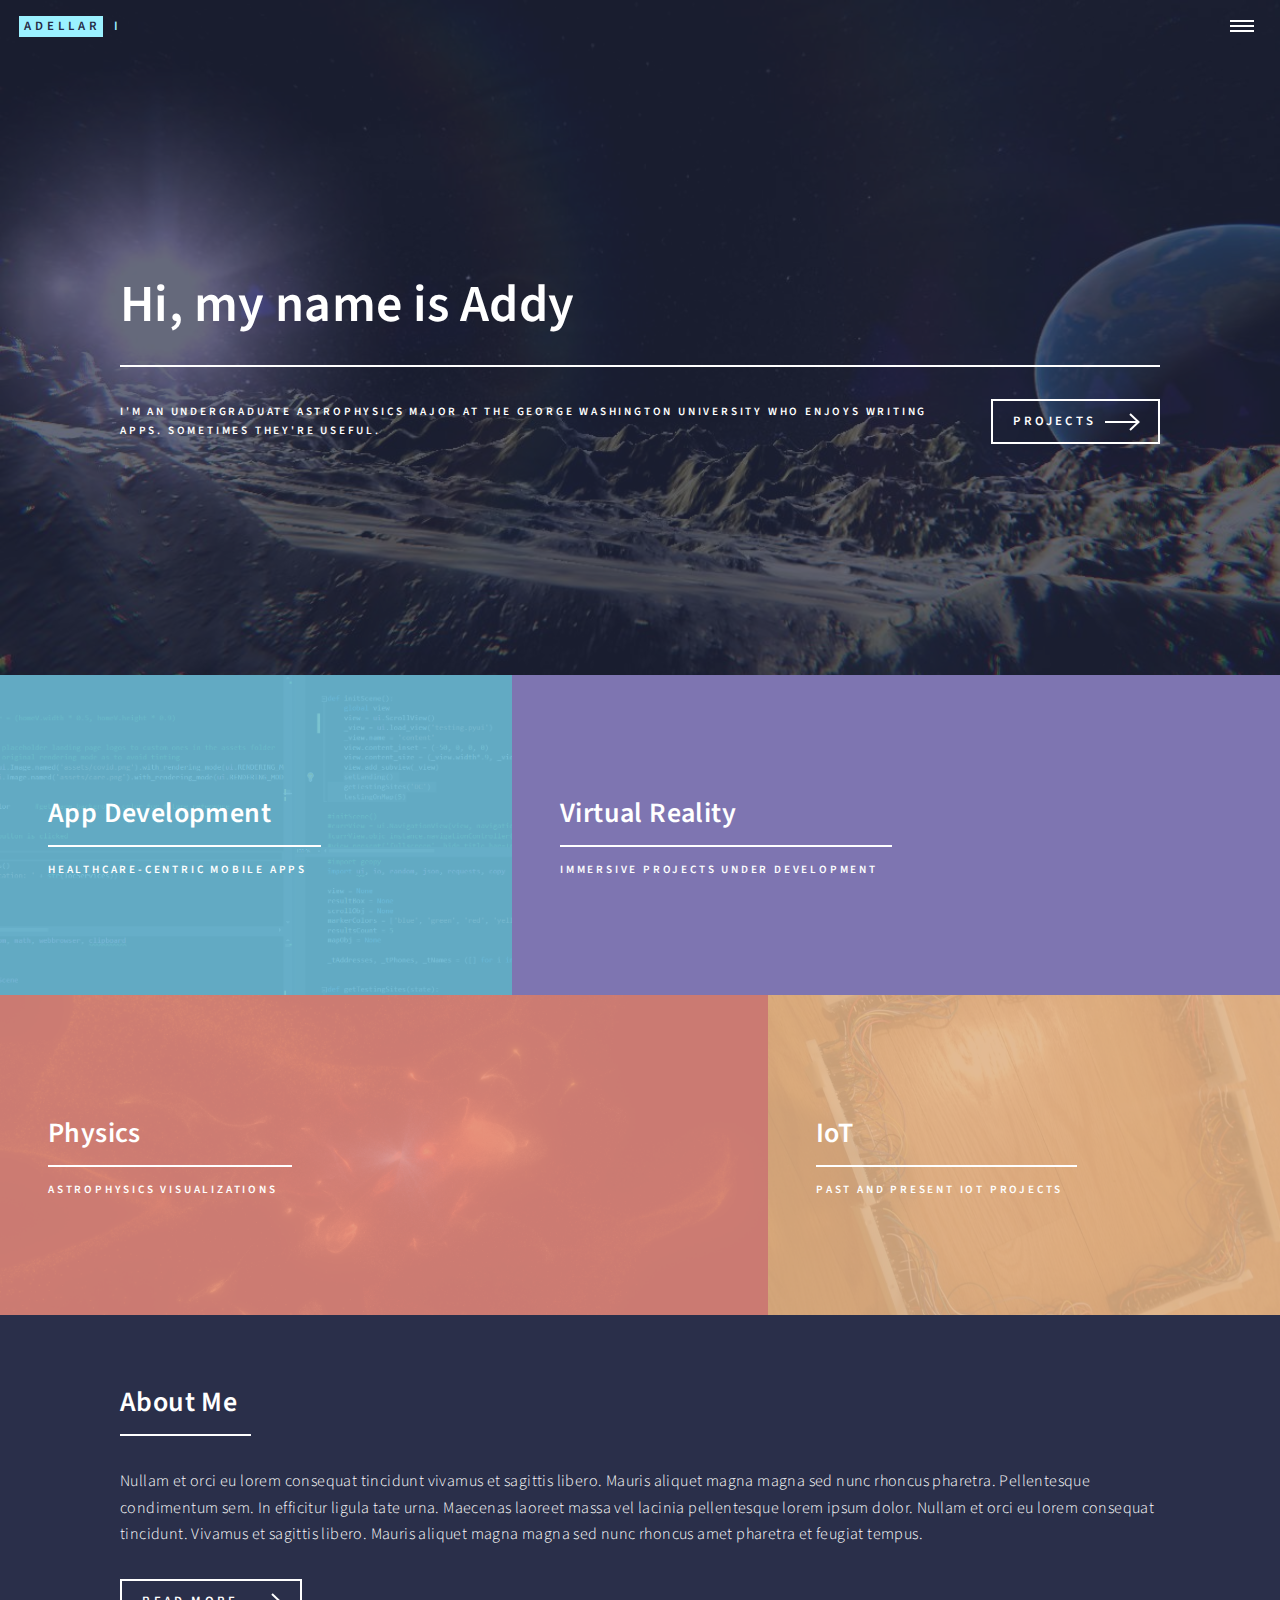
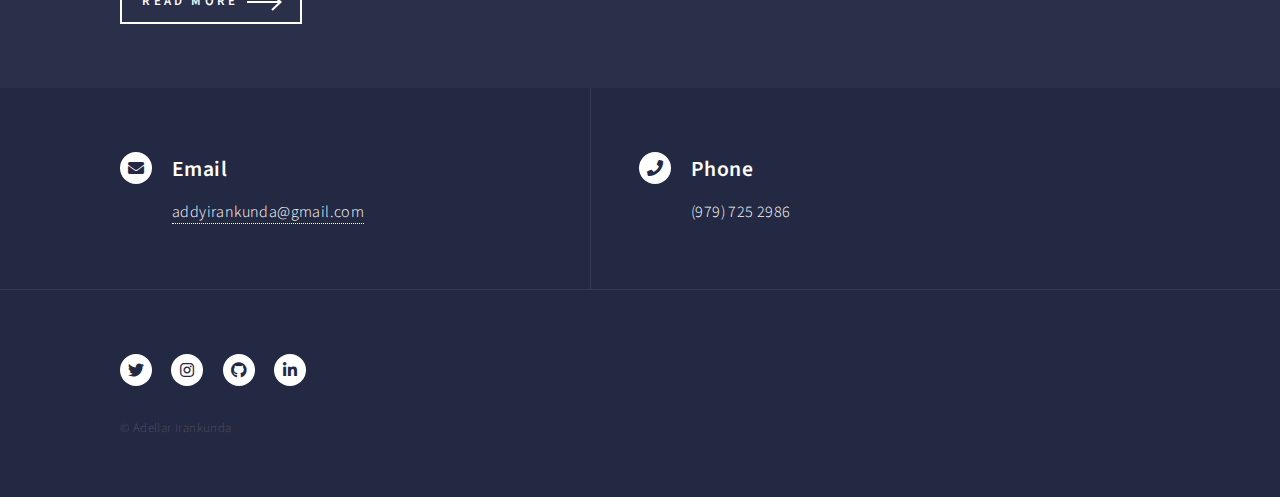
==== index.html @ a31a6d1e "inital commit" ====
<!DOCTYPE HTML>
<!--
	Forty by HTML5 UP
	html5up.net | @ajlkn
	Free for personal and commercial use under the CCA 3.0 license (html5up.net/license)
-->
<html>
	<head>
		<title>Adellar I.</title>
		<meta charset="utf-8" />
		<meta name="viewport" content="width=device-width, initial-scale=1, user-scalable=no" />
		<link rel="stylesheet" href="assets/css/main.css" />
		<noscript><link rel="stylesheet" href="assets/css/noscript.css" /></noscript>
	</head>
	<body class="is-preload">

		<!-- Wrapper -->
			<div id="wrapper">

				<!-- Header -->
					<header id="header" class="alt">
						<a href="index.html" class="logo"><strong>Adellar</strong> <span>I</span></a>
						<nav>
							<a href="#menu"></a>
						</nav>
					</header>

				<!-- Menu -->
					<nav id="menu">
						<ul class="links">
							<li><a href="index.html#one">VR</a></li>
							<li><a href="index.html#one">Pysics</a></li>
							<li><a href="index.html#one">Apps</a></li>
							<li><a href="index.html#one">About Me</a></li>
						</ul>
						<ul class="actions stacked">
							<li><a href="#" class="button primary fit">Home</a></li>
							<li><a href="index.html#one" class="button fit">Projects</a></li>
						</ul>
					</nav>

				<!-- Banner -->
					<section id="banner" class="major">
						<div class="inner">
              <span class="image">
								<img src="images/moonSurf.jpg" alt="" />
							</span>
							<header class="major">
								<h1>Hi, my name is Addy</h1>
							</header>
							<div class="content">
								<p>I'm an undergraduate Astrophysics major at The George Washington University who enjoys writing apps. Sometimes they're useful.</p>
								<ul class="actions">
									<li><a href="#one" class="button next scrolly">Projects</a></li>
								</ul>
							</div>
						</div>
					</section>

				<!-- Main -->
					<div id="main">

						<!-- One -->
							<section id="one" class="tiles">
								<article>
									<span class="image">
										<img src="images/code-fake.png" alt="" />
									</span>
									<header class="major">
										<h3><a href="apps.html" class="link">App Development</a></h3>
										<p>healthcare-centric mobile apps</p>
									</header>
								</article>
								<article>
									<span class="image">
										<img src="images/cardImg.png" alt="" />
									</span>
									<header class="major">
										<h3><a href="landing.html" class="link">Virtual Reality</a></h3>
										<p>Immersive projects under development</p>
									</header>
								</article>
								<article>
									<span class="image">
										<img src="images/nova4.png" alt="" />
									</span>
									<header class="major">
										<h3><a href="physics.html" class="link">Physics</a></h3>
										<p>Astrophysics visualizations</p>
									</header>
								</article>
								<article>
									<span class="image">
										<img src="images/board1.jpg" alt="" />
									</span>
									<header class="major">
										<h3><a href="iot.html" class="link">IoT</a></h3>
										<p>Past and present IoT projects</p>
									</header>
								</article>
                <!--
								<article>
									<span class="image">
										<img src="images/pic05.jpg" alt="" />
									</span>
									<header class="major">
										<h3><a href="landing.html" class="link">Machine Learning</a></h3>
										<p>Ipsum dolor sit amet</p>
									</header>
								</article>
								<article>
									<span class="image">
										<img src="images/pic06.jpg" alt="" />
									</span>
									<header class="major">
										<h3><a href="landing.html" class="link">Blockchain</a></h3>
										<p>Feugiat amet tempus</p>
									</header>
								</article>
                -->
							</section>

						<!-- Two -->
							<section id="two">
								<div class="inner">
									<header class="major">
										<h2>About Me</h2>
									</header>
									<p>Nullam et orci eu lorem consequat tincidunt vivamus et sagittis libero. Mauris aliquet magna magna sed nunc rhoncus pharetra. Pellentesque condimentum sem. In efficitur ligula tate urna. Maecenas laoreet massa vel lacinia pellentesque lorem ipsum dolor. Nullam et orci eu lorem consequat tincidunt. Vivamus et sagittis libero. Mauris aliquet magna magna sed nunc rhoncus amet pharetra et feugiat tempus.</p>
									<ul class="actions">
										<li><a href="portfolio.html" class="button next">Read More</a></li>
									</ul>
								</div>
							</section>

					</div>

				<!-- Contact -->
					<section id="contact">
            
						<div class="inner">
							
              
								<section>
									<div class="contact-method">
										<span class="icon solid alt fa-envelope"></span>
										<h3>Email</h3>
										<a href="#">addyirankunda@gmail.com</a>
									</div>
                  
								</section>
                <section>
                <div class="contact-method">
										<span class="icon solid alt fa-phone"></span>
										<h3>Phone</h3>
										<span>(979) 725 2986</span>
									</div>
                  </section>
                
						</div>
            
					</section>
          
				<!-- Footer -->
					<footer id="footer">
						<div class="inner">
							<ul class="icons">
								<li><a href="https://twitter.com/Addy_Add0s" class="icon brands alt fa-twitter"><span class="label">Twitter</span></a></li>
								<li><a href="https://www.instagram.com/adellar.i/?hl=en" class="icon brands alt fa-instagram"><span class="label">Instagram</span></a></li>
								<li><a href="https://github.com/adellari" class="icon brands alt fa-github"><span class="label">GitHub</span></a></li>
								<li><a href="https://www.linkedin.com/in/adellar-i-71b951135/" class="icon brands alt fa-linkedin-in"><span class="label">LinkedIn</span></a></li>
							</ul>
							<ul class="copyright">
								<li>&copy; Adellar Irankunda</li>
							</ul>
						</div>
					</footer>

			</div>

		<!-- Scripts -->
			<script src="assets/js/jquery.min.js"></script>
			<script src="assets/js/jquery.scrolly.min.js"></script>
			<script src="assets/js/jquery.scrollex.min.js"></script>
			<script src="assets/js/browser.min.js"></script>
			<script src="assets/js/breakpoints.min.js"></script>
			<script src="assets/js/util.js"></script>
			<script src="assets/js/main.js"></script>

	</body>
</html>
---- assets/css/main.css ----
@import url(fontawesome-all.min.css);
@import url("https://fonts.googleapis.com/css?family=Source+Sans+Pro:300,300italic,600,600italic");

/*
	Forty by HTML5 UP
	html5up.net | @ajlkn
	Free for personal and commercial use under the CCA 3.0 license (html5up.net/license)
*/

html, body, div, span, applet, object,
iframe, h1, h2, h3, h4, h5, h6, p, blockquote,
pre, a, abbr, acronym, address, big, cite,
code, del, dfn, em, img, ins, kbd, q, s, samp,
small, strike, strong, sub, sup, tt, var, b,
u, i, center, dl, dt, dd, ol, ul, li, fieldset,
form, label, legend, table, caption, tbody,
tfoot, thead, tr, th, td, article, aside,
canvas, details, embed, figure, figcaption,
footer, header, hgroup, menu, nav, output, ruby,
section, summary, time, mark, audio, video {
	margin: 0;
	padding: 0;
	border: 0;
	font-size: 100%;
	font: inherit;
	vertical-align: baseline;}

article, aside, details, figcaption, figure,
footer, header, hgroup, menu, nav, section {
	display: block;}

body {
	line-height: 1;
}

ol, ul {
	list-style: none;
}

blockquote, q {
	quotes: none;
}

	blockquote:before, blockquote:after, q:before, q:after {
		content: '';
		content: none;
	}

table {
	border-collapse: collapse;
	border-spacing: 0;
}

body {
	-webkit-text-size-adjust: none;
}

mark {
	background-color: transparent;
	color: inherit;
}

input::-moz-focus-inner {
	border: 0;
	padding: 0;
}

input, select, textarea {
	-moz-appearance: none;
	-webkit-appearance: none;
	-ms-appearance: none;
	appearance: none;
}

/* Basic */

	@-ms-viewport {
		width: device-width;
	}

	body {
		-ms-overflow-style: scrollbar;
	}

	@media screen and (max-width: 480px) {

		html, body {
			min-width: 320px;
		}

	}

	html {
		box-sizing: border-box;
	}

	*, *:before, *:after {
		box-sizing: inherit;
	}

	body {
		background: #242943;
	}

		body.is-preload *, body.is-preload *:before, body.is-preload *:after {
			-moz-animation: none !important;
			-webkit-animation: none !important;
			-ms-animation: none !important;
			animation: none !important;
			-moz-transition: none !important;
			-webkit-transition: none !important;
			-ms-transition: none !important;
			transition: none !important;
		}

/* Type */

	body, input, select, textarea {
		color: #ffffff;
		font-family: "Source Sans Pro", Helvetica, sans-serif;
		font-size: 17pt;
		font-weight: 300;
		letter-spacing: 0.025em;
		line-height: 1.65;
	}

		@media screen and (max-width: 1680px) {

			body, input, select, textarea {
				font-size: 14pt;
			}

		}

		@media screen and (max-width: 1280px) {

			body, input, select, textarea {
				font-size: 12pt;
			}

		}

		@media screen and (max-width: 360px) {

			body, input, select, textarea {
				font-size: 11pt;
			}

		}

	a {
		-moz-transition: color 0.2s ease-in-out, border-bottom-color 0.2s ease-in-out;
		-webkit-transition: color 0.2s ease-in-out, border-bottom-color 0.2s ease-in-out;
		-ms-transition: color 0.2s ease-in-out, border-bottom-color 0.2s ease-in-out;
		transition: color 0.2s ease-in-out, border-bottom-color 0.2s ease-in-out;
		border-bottom: dotted 1px;
		color: inherit;
		text-decoration: none;
	}

		a:hover {
			border-bottom-color: transparent;
			color: #9bf1ff !important;
		}

		a:active {
			color: #53e3fb !important;
		}

	strong, b {
		color: #ffffff;
		font-weight: 600;
	}

	em, i {
		font-style: italic;
	}

	p {
		margin: 0 0 2em 0;
	}

	h1, h2, h3, h4, h5, h6 {
		color: #ffffff;
		font-weight: 600;
		line-height: 1.65;
		margin: 0 0 1em 0;
	}

		h1 a, h2 a, h3 a, h4 a, h5 a, h6 a {
			color: inherit;
			border-bottom: 0;
		}

	h1 {
		font-size: 2.5em;
	}

	h2 {
		font-size: 1.75em;
	}

	h3 {
		font-size: 1.35em;
	}

	h4 {
		font-size: 1.1em;
	}

	h5 {
		font-size: 0.9em;
	}

	h6 {
		font-size: 0.7em;
	}

	@media screen and (max-width: 736px) {

		h1 {
			font-size: 2em;
		}

		h2 {
			font-size: 1.5em;
		}

		h3 {
			font-size: 1.25em;
		}

	}

	sub {
		font-size: 0.8em;
		position: relative;
		top: 0.5em;
	}

	sup {
		font-size: 0.8em;
		position: relative;
		top: -0.5em;
	}

	blockquote {
		border-left: solid 4px rgba(212, 212, 255, 0.1);
		font-style: italic;
		margin: 0 0 2em 0;
		padding: 0.5em 0 0.5em 2em;
	}

	code {
		background: rgba(212, 212, 255, 0.035);
		font-family: "Courier New", monospace;
		font-size: 0.9em;
		margin: 0 0.25em;
		padding: 0.25em 0.65em;
	}

	pre {
		-webkit-overflow-scrolling: touch;
		font-family: "Courier New", monospace;
		font-size: 0.9em;
		margin: 0 0 2em 0;
	}

		pre code {
			display: block;
			line-height: 1.75;
			padding: 1em 1.5em;
			overflow-x: auto;
		}

	hr {
		border: 0;
		border-bottom: solid 1px rgba(212, 212, 255, 0.1);
		margin: 2em 0;
	}

		hr.major {
			margin: 3em 0;
		}

	.align-left {
		text-align: left;
	}

	.align-center {
		text-align: center;
	}

	.align-right {
		text-align: right;
	}

/* Row */

	.row {
		display: flex;
		flex-wrap: wrap;
		box-sizing: border-box;
		align-items: stretch;
	}

		.row > * {
			box-sizing: border-box;
		}

		.row.gtr-uniform > * > :last-child {
			margin-bottom: 0;
		}

		.row.aln-left {
			justify-content: flex-start;
		}

		.row.aln-center {
			justify-content: center;
		}

		.row.aln-right {
			justify-content: flex-end;
		}

		.row.aln-top {
			align-items: flex-start;
		}

		.row.aln-middle {
			align-items: center;
		}

		.row.aln-bottom {
			align-items: flex-end;
		}

		.row > .imp {
			order: -1;
		}

		.row > .col-1 {
			width: 8.33333%;
		}

		.row > .off-1 {
			margin-left: 8.33333%;
		}

		.row > .col-2 {
			width: 16.66667%;
		}

		.row > .off-2 {
			margin-left: 16.66667%;
		}

		.row > .col-3 {
			width: 25%;
		}

		.row > .off-3 {
			margin-left: 25%;
		}

		.row > .col-4 {
			width: 33.33333%;
		}

		.row > .off-4 {
			margin-left: 33.33333%;
		}

		.row > .col-5 {
			width: 41.66667%;
		}

		.row > .off-5 {
			margin-left: 41.66667%;
		}

		.row > .col-6 {
			width: 50%;
		}

		.row > .off-6 {
			margin-left: 50%;
		}

		.row > .col-7 {
			width: 58.33333%;
		}

		.row > .off-7 {
			margin-left: 58.33333%;
		}

		.row > .col-8 {
			width: 66.66667%;
		}

		.row > .off-8 {
			margin-left: 66.66667%;
		}

		.row > .col-9 {
			width: 75%;
		}

		.row > .off-9 {
			margin-left: 75%;
		}

		.row > .col-10 {
			width: 83.33333%;
		}

		.row > .off-10 {
			margin-left: 83.33333%;
		}

		.row > .col-11 {
			width: 91.66667%;
		}

		.row > .off-11 {
			margin-left: 91.66667%;
		}

		.row > .col-12 {
			width: 100%;
		}

		.row > .off-12 {
			margin-left: 100%;
		}

		.row.gtr-0 {
			margin-top: 0;
			margin-left: 0em;
		}

			.row.gtr-0 > * {
				padding: 0 0 0 0em;
			}

			.row.gtr-0.gtr-uniform {
				margin-top: 0em;
			}

				.row.gtr-0.gtr-uniform > * {
					padding-top: 0em;
				}

		.row.gtr-25 {
			margin-top: 0;
			margin-left: -0.5em;
		}

			.row.gtr-25 > * {
				padding: 0 0 0 0.5em;
			}

			.row.gtr-25.gtr-uniform {
				margin-top: -0.5em;
			}

				.row.gtr-25.gtr-uniform > * {
					padding-top: 0.5em;
				}

		.row.gtr-50 {
			margin-top: 0;
			margin-left: -1em;
		}

			.row.gtr-50 > * {
				padding: 0 0 0 1em;
			}

			.row.gtr-50.gtr-uniform {
				margin-top: -1em;
			}

				.row.gtr-50.gtr-uniform > * {
					padding-top: 1em;
				}

		.row {
			margin-top: 0;
			margin-left: -2em;
		}

			.row > * {
				padding: 0 0 0 2em;
			}

			.row.gtr-uniform {
				margin-top: -2em;
			}

				.row.gtr-uniform > * {
					padding-top: 2em;
				}

		.row.gtr-150 {
			margin-top: 0;
			margin-left: -3em;
		}

			.row.gtr-150 > * {
				padding: 0 0 0 3em;
			}

			.row.gtr-150.gtr-uniform {
				margin-top: -3em;
			}

				.row.gtr-150.gtr-uniform > * {
					padding-top: 3em;
				}

		.row.gtr-200 {
			margin-top: 0;
			margin-left: -4em;
		}

			.row.gtr-200 > * {
				padding: 0 0 0 4em;
			}

			.row.gtr-200.gtr-uniform {
				margin-top: -4em;
			}

				.row.gtr-200.gtr-uniform > * {
					padding-top: 4em;
				}

		@media screen and (max-width: 1680px) {

			.row {
				display: flex;
				flex-wrap: wrap;
				box-sizing: border-box;
				align-items: stretch;
			}

				.row > * {
					box-sizing: border-box;
				}

				.row.gtr-uniform > * > :last-child {
					margin-bottom: 0;
				}

				.row.aln-left {
					justify-content: flex-start;
				}

				.row.aln-center {
					justify-content: center;
				}

				.row.aln-right {
					justify-content: flex-end;
				}

				.row.aln-top {
					align-items: flex-start;
				}

				.row.aln-middle {
					align-items: center;
				}

				.row.aln-bottom {
					align-items: flex-end;
				}

				.row > .imp-xlarge {
					order: -1;
				}

				.row > .col-1-xlarge {
					width: 8.33333%;
				}

				.row > .off-1-xlarge {
					margin-left: 8.33333%;
				}

				.row > .col-2-xlarge {
					width: 16.66667%;
				}

				.row > .off-2-xlarge {
					margin-left: 16.66667%;
				}

				.row > .col-3-xlarge {
					width: 25%;
				}

				.row > .off-3-xlarge {
					margin-left: 25%;
				}

				.row > .col-4-xlarge {
					width: 33.33333%;
				}

				.row > .off-4-xlarge {
					margin-left: 33.33333%;
				}

				.row > .col-5-xlarge {
					width: 41.66667%;
				}

				.row > .off-5-xlarge {
					margin-left: 41.66667%;
				}

				.row > .col-6-xlarge {
					width: 50%;
				}

				.row > .off-6-xlarge {
					margin-left: 50%;
				}

				.row > .col-7-xlarge {
					width: 58.33333%;
				}

				.row > .off-7-xlarge {
					margin-left: 58.33333%;
				}

				.row > .col-8-xlarge {
					width: 66.66667%;
				}

				.row > .off-8-xlarge {
					margin-left: 66.66667%;
				}

				.row > .col-9-xlarge {
					width: 75%;
				}

				.row > .off-9-xlarge {
					margin-left: 75%;
				}

				.row > .col-10-xlarge {
					width: 83.33333%;
				}

				.row > .off-10-xlarge {
					margin-left: 83.33333%;
				}

				.row > .col-11-xlarge {
					width: 91.66667%;
				}

				.row > .off-11-xlarge {
					margin-left: 91.66667%;
				}

				.row > .col-12-xlarge {
					width: 100%;
				}

				.row > .off-12-xlarge {
					margin-left: 100%;
				}

				.row.gtr-0 {
					margin-top: 0;
					margin-left: 0em;
				}

					.row.gtr-0 > * {
						padding: 0 0 0 0em;
					}

					.row.gtr-0.gtr-uniform {
						margin-top: 0em;
					}

						.row.gtr-0.gtr-uniform > * {
							padding-top: 0em;
						}

				.row.gtr-25 {
					margin-top: 0;
					margin-left: -0.5em;
				}

					.row.gtr-25 > * {
						padding: 0 0 0 0.5em;
					}

					.row.gtr-25.gtr-uniform {
						margin-top: -0.5em;
					}

						.row.gtr-25.gtr-uniform > * {
							padding-top: 0.5em;
						}

				.row.gtr-50 {
					margin-top: 0;
					margin-left: -1em;
				}

					.row.gtr-50 > * {
						padding: 0 0 0 1em;
					}

					.row.gtr-50.gtr-uniform {
						margin-top: -1em;
					}

						.row.gtr-50.gtr-uniform > * {
							padding-top: 1em;
						}

				.row {
					margin-top: 0;
					margin-left: -2em;
				}

					.row > * {
						padding: 0 0 0 2em;
					}

					.row.gtr-uniform {
						margin-top: -2em;
					}

						.row.gtr-uniform > * {
							padding-top: 2em;
						}

				.row.gtr-150 {
					margin-top: 0;
					margin-left: -3em;
				}

					.row.gtr-150 > * {
						padding: 0 0 0 3em;
					}

					.row.gtr-150.gtr-uniform {
						margin-top: -3em;
					}

						.row.gtr-150.gtr-uniform > * {
							padding-top: 3em;
						}

				.row.gtr-200 {
					margin-top: 0;
					margin-left: -4em;
				}

					.row.gtr-200 > * {
						padding: 0 0 0 4em;
					}

					.row.gtr-200.gtr-uniform {
						margin-top: -4em;
					}

						.row.gtr-200.gtr-uniform > * {
							padding-top: 4em;
						}

		}

		@media screen and (max-width: 1280px) {

			.row {
				display: flex;
				flex-wrap: wrap;
				box-sizing: border-box;
				align-items: stretch;
			}

				.row > * {
					box-sizing: border-box;
				}

				.row.gtr-uniform > * > :last-child {
					margin-bottom: 0;
				}

				.row.aln-left {
					justify-content: flex-start;
				}

				.row.aln-center {
					justify-content: center;
				}

				.row.aln-right {
					justify-content: flex-end;
				}

				.row.aln-top {
					align-items: flex-start;
				}

				.row.aln-middle {
					align-items: center;
				}

				.row.aln-bottom {
					align-items: flex-end;
				}

				.row > .imp-large {
					order: -1;
				}

				.row > .col-1-large {
					width: 8.33333%;
				}

				.row > .off-1-large {
					margin-left: 8.33333%;
				}

				.row > .col-2-large {
					width: 16.66667%;
				}

				.row > .off-2-large {
					margin-left: 16.66667%;
				}

				.row > .col-3-large {
					width: 25%;
				}

				.row > .off-3-large {
					margin-left: 25%;
				}

				.row > .col-4-large {
					width: 33.33333%;
				}

				.row > .off-4-large {
					margin-left: 33.33333%;
				}

				.row > .col-5-large {
					width: 41.66667%;
				}

				.row > .off-5-large {
					margin-left: 41.66667%;
				}

				.row > .col-6-large {
					width: 50%;
				}

				.row > .off-6-large {
					margin-left: 50%;
				}

				.row > .col-7-large {
					width: 58.33333%;
				}

				.row > .off-7-large {
					margin-left: 58.33333%;
				}

				.row > .col-8-large {
					width: 66.66667%;
				}

				.row > .off-8-large {
					margin-left: 66.66667%;
				}

				.row > .col-9-large {
					width: 75%;
				}

				.row > .off-9-large {
					margin-left: 75%;
				}

				.row > .col-10-large {
					width: 83.33333%;
				}

				.row > .off-10-large {
					margin-left: 83.33333%;
				}

				.row > .col-11-large {
					width: 91.66667%;
				}

				.row > .off-11-large {
					margin-left: 91.66667%;
				}

				.row > .col-12-large {
					width: 100%;
				}

				.row > .off-12-large {
					margin-left: 100%;
				}

				.row.gtr-0 {
					margin-top: 0;
					margin-left: 0em;
				}

					.row.gtr-0 > * {
						padding: 0 0 0 0em;
					}

					.row.gtr-0.gtr-uniform {
						margin-top: 0em;
					}

						.row.gtr-0.gtr-uniform > * {
							padding-top: 0em;
						}

				.row.gtr-25 {
					margin-top: 0;
					margin-left: -0.375em;
				}

					.row.gtr-25 > * {
						padding: 0 0 0 0.375em;
					}

					.row.gtr-25.gtr-uniform {
						margin-top: -0.375em;
					}

						.row.gtr-25.gtr-uniform > * {
							padding-top: 0.375em;
						}

				.row.gtr-50 {
					margin-top: 0;
					margin-left: -0.75em;
				}

					.row.gtr-50 > * {
						padding: 0 0 0 0.75em;
					}

					.row.gtr-50.gtr-uniform {
						margin-top: -0.75em;
					}

						.row.gtr-50.gtr-uniform > * {
							padding-top: 0.75em;
						}

				.row {
					margin-top: 0;
					margin-left: -1.5em;
				}

					.row > * {
						padding: 0 0 0 1.5em;
					}

					.row.gtr-uniform {
						margin-top: -1.5em;
					}

						.row.gtr-uniform > * {
							padding-top: 1.5em;
						}

				.row.gtr-150 {
					margin-top: 0;
					margin-left: -2.25em;
				}

					.row.gtr-150 > * {
						padding: 0 0 0 2.25em;
					}

					.row.gtr-150.gtr-uniform {
						margin-top: -2.25em;
					}

						.row.gtr-150.gtr-uniform > * {
							padding-top: 2.25em;
						}

				.row.gtr-200 {
					margin-top: 0;
					margin-left: -3em;
				}

					.row.gtr-200 > * {
						padding: 0 0 0 3em;
					}

					.row.gtr-200.gtr-uniform {
						margin-top: -3em;
					}

						.row.gtr-200.gtr-uniform > * {
							padding-top: 3em;
						}

		}

		@media screen and (max-width: 980px) {

			.row {
				display: flex;
				flex-wrap: wrap;
				box-sizing: border-box;
				align-items: stretch;
			}

				.row > * {
					box-sizing: border-box;
				}

				.row.gtr-uniform > * > :last-child {
					margin-bottom: 0;
				}

				.row.aln-left {
					justify-content: flex-start;
				}

				.row.aln-center {
					justify-content: center;
				}

				.row.aln-right {
					justify-content: flex-end;
				}

				.row.aln-top {
					align-items: flex-start;
				}

				.row.aln-middle {
					align-items: center;
				}

				.row.aln-bottom {
					align-items: flex-end;
				}

				.row > .imp-medium {
					order: -1;
				}

				.row > .col-1-medium {
					width: 8.33333%;
				}

				.row > .off-1-medium {
					margin-left: 8.33333%;
				}

				.row > .col-2-medium {
					width: 16.66667%;
				}

				.row > .off-2-medium {
					margin-left: 16.66667%;
				}

				.row > .col-3-medium {
					width: 25%;
				}

				.row > .off-3-medium {
					margin-left: 25%;
				}

				.row > .col-4-medium {
					width: 33.33333%;
				}

				.row > .off-4-medium {
					margin-left: 33.33333%;
				}

				.row > .col-5-medium {
					width: 41.66667%;
				}

				.row > .off-5-medium {
					margin-left: 41.66667%;
				}

				.row > .col-6-medium {
					width: 50%;
				}

				.row > .off-6-medium {
					margin-left: 50%;
				}

				.row > .col-7-medium {
					width: 58.33333%;
				}

				.row > .off-7-medium {
					margin-left: 58.33333%;
				}

				.row > .col-8-medium {
					width: 66.66667%;
				}

				.row > .off-8-medium {
					margin-left: 66.66667%;
				}

				.row > .col-9-medium {
					width: 75%;
				}

				.row > .off-9-medium {
					margin-left: 75%;
				}

				.row > .col-10-medium {
					width: 83.33333%;
				}

				.row > .off-10-medium {
					margin-left: 83.33333%;
				}

				.row > .col-11-medium {
					width: 91.66667%;
				}

				.row > .off-11-medium {
					margin-left: 91.66667%;
				}

				.row > .col-12-medium {
					width: 100%;
				}

				.row > .off-12-medium {
					margin-left: 100%;
				}

				.row.gtr-0 {
					margin-top: 0;
					margin-left: 0em;
				}

					.row.gtr-0 > * {
						padding: 0 0 0 0em;
					}

					.row.gtr-0.gtr-uniform {
						margin-top: 0em;
					}

						.row.gtr-0.gtr-uniform > * {
							padding-top: 0em;
						}

				.row.gtr-25 {
					margin-top: 0;
					margin-left: -0.375em;
				}

					.row.gtr-25 > * {
						padding: 0 0 0 0.375em;
					}

					.row.gtr-25.gtr-uniform {
						margin-top: -0.375em;
					}

						.row.gtr-25.gtr-uniform > * {
							padding-top: 0.375em;
						}

				.row.gtr-50 {
					margin-top: 0;
					margin-left: -0.75em;
				}

					.row.gtr-50 > * {
						padding: 0 0 0 0.75em;
					}

					.row.gtr-50.gtr-uniform {
						margin-top: -0.75em;
					}

						.row.gtr-50.gtr-uniform > * {
							padding-top: 0.75em;
						}

				.row {
					margin-top: 0;
					margin-left: -1.5em;
				}

					.row > * {
						padding: 0 0 0 1.5em;
					}

					.row.gtr-uniform {
						margin-top: -1.5em;
					}

						.row.gtr-uniform > * {
							padding-top: 1.5em;
						}

				.row.gtr-150 {
					margin-top: 0;
					margin-left: -2.25em;
				}

					.row.gtr-150 > * {
						padding: 0 0 0 2.25em;
					}

					.row.gtr-150.gtr-uniform {
						margin-top: -2.25em;
					}

						.row.gtr-150.gtr-uniform > * {
							padding-top: 2.25em;
						}

				.row.gtr-200 {
					margin-top: 0;
					margin-left: -3em;
				}

					.row.gtr-200 > * {
						padding: 0 0 0 3em;
					}

					.row.gtr-200.gtr-uniform {
						margin-top: -3em;
					}

						.row.gtr-200.gtr-uniform > * {
							padding-top: 3em;
						}

		}

		@media screen and (max-width: 736px) {

			.row {
				display: flex;
				flex-wrap: wrap;
				box-sizing: border-box;
				align-items: stretch;
			}

				.row > * {
					box-sizing: border-box;
				}

				.row.gtr-uniform > * > :last-child {
					margin-bottom: 0;
				}

				.row.aln-left {
					justify-content: flex-start;
				}

				.row.aln-center {
					justify-content: center;
				}

				.row.aln-right {
					justify-content: flex-end;
				}

				.row.aln-top {
					align-items: flex-start;
				}

				.row.aln-middle {
					align-items: center;
				}

				.row.aln-bottom {
					align-items: flex-end;
				}

				.row > .imp-small {
					order: -1;
				}

				.row > .col-1-small {
					width: 8.33333%;
				}

				.row > .off-1-small {
					margin-left: 8.33333%;
				}

				.row > .col-2-small {
					width: 16.66667%;
				}

				.row > .off-2-small {
					margin-left: 16.66667%;
				}

				.row > .col-3-small {
					width: 25%;
				}

				.row > .off-3-small {
					margin-left: 25%;
				}

				.row > .col-4-small {
					width: 33.33333%;
				}

				.row > .off-4-small {
					margin-left: 33.33333%;
				}

				.row > .col-5-small {
					width: 41.66667%;
				}

				.row > .off-5-small {
					margin-left: 41.66667%;
				}

				.row > .col-6-small {
					width: 50%;
				}

				.row > .off-6-small {
					margin-left: 50%;
				}

				.row > .col-7-small {
					width: 58.33333%;
				}

				.row > .off-7-small {
					margin-left: 58.33333%;
				}

				.row > .col-8-small {
					width: 66.66667%;
				}

				.row > .off-8-small {
					margin-left: 66.66667%;
				}

				.row > .col-9-small {
					width: 75%;
				}

				.row > .off-9-small {
					margin-left: 75%;
				}

				.row > .col-10-small {
					width: 83.33333%;
				}

				.row > .off-10-small {
					margin-left: 83.33333%;
				}

				.row > .col-11-small {
					width: 91.66667%;
				}

				.row > .off-11-small {
					margin-left: 91.66667%;
				}

				.row > .col-12-small {
					width: 100%;
				}

				.row > .off-12-small {
					margin-left: 100%;
				}

				.row.gtr-0 {
					margin-top: 0;
					margin-left: 0em;
				}

					.row.gtr-0 > * {
						padding: 0 0 0 0em;
					}

					.row.gtr-0.gtr-uniform {
						margin-top: 0em;
					}

						.row.gtr-0.gtr-uniform > * {
							padding-top: 0em;
						}

				.row.gtr-25 {
					margin-top: 0;
					margin-left: -0.3125em;
				}

					.row.gtr-25 > * {
						padding: 0 0 0 0.3125em;
					}

					.row.gtr-25.gtr-uniform {
						margin-top: -0.3125em;
					}

						.row.gtr-25.gtr-uniform > * {
							padding-top: 0.3125em;
						}

				.row.gtr-50 {
					margin-top: 0;
					margin-left: -0.625em;
				}

					.row.gtr-50 > * {
						padding: 0 0 0 0.625em;
					}

					.row.gtr-50.gtr-uniform {
						margin-top: -0.625em;
					}

						.row.gtr-50.gtr-uniform > * {
							padding-top: 0.625em;
						}

				.row {
					margin-top: 0;
					margin-left: -1.25em;
				}

					.row > * {
						padding: 0 0 0 1.25em;
					}

					.row.gtr-uniform {
						margin-top: -1.25em;
					}

						.row.gtr-uniform > * {
							padding-top: 1.25em;
						}

				.row.gtr-150 {
					margin-top: 0;
					margin-left: -1.875em;
				}

					.row.gtr-150 > * {
						padding: 0 0 0 1.875em;
					}

					.row.gtr-150.gtr-uniform {
						margin-top: -1.875em;
					}

						.row.gtr-150.gtr-uniform > * {
							padding-top: 1.875em;
						}

				.row.gtr-200 {
					margin-top: 0;
					margin-left: -2.5em;
				}

					.row.gtr-200 > * {
						padding: 0 0 0 2.5em;
					}

					.row.gtr-200.gtr-uniform {
						margin-top: -2.5em;
					}

						.row.gtr-200.gtr-uniform > * {
							padding-top: 2.5em;
						}

		}

		@media screen and (max-width: 480px) {

			.row {
				display: flex;
				flex-wrap: wrap;
				box-sizing: border-box;
				align-items: stretch;
			}

				.row > * {
					box-sizing: border-box;
				}

				.row.gtr-uniform > * > :last-child {
					margin-bottom: 0;
				}

				.row.aln-left {
					justify-content: flex-start;
				}

				.row.aln-center {
					justify-content: center;
				}

				.row.aln-right {
					justify-content: flex-end;
				}

				.row.aln-top {
					align-items: flex-start;
				}

				.row.aln-middle {
					align-items: center;
				}

				.row.aln-bottom {
					align-items: flex-end;
				}

				.row > .imp-xsmall {
					order: -1;
				}

				.row > .col-1-xsmall {
					width: 8.33333%;
				}

				.row > .off-1-xsmall {
					margin-left: 8.33333%;
				}

				.row > .col-2-xsmall {
					width: 16.66667%;
				}

				.row > .off-2-xsmall {
					margin-left: 16.66667%;
				}

				.row > .col-3-xsmall {
					width: 25%;
				}

				.row > .off-3-xsmall {
					margin-left: 25%;
				}

				.row > .col-4-xsmall {
					width: 33.33333%;
				}

				.row > .off-4-xsmall {
					margin-left: 33.33333%;
				}

				.row > .col-5-xsmall {
					width: 41.66667%;
				}

				.row > .off-5-xsmall {
					margin-left: 41.66667%;
				}

				.row > .col-6-xsmall {
					width: 50%;
				}

				.row > .off-6-xsmall {
					margin-left: 50%;
				}

				.row > .col-7-xsmall {
					width: 58.33333%;
				}

				.row > .off-7-xsmall {
					margin-left: 58.33333%;
				}

				.row > .col-8-xsmall {
					width: 66.66667%;
				}

				.row > .off-8-xsmall {
					margin-left: 66.66667%;
				}

				.row > .col-9-xsmall {
					width: 75%;
				}

				.row > .off-9-xsmall {
					margin-left: 75%;
				}

				.row > .col-10-xsmall {
					width: 83.33333%;
				}

				.row > .off-10-xsmall {
					margin-left: 83.33333%;
				}

				.row > .col-11-xsmall {
					width: 91.66667%;
				}

				.row > .off-11-xsmall {
					margin-left: 91.66667%;
				}

				.row > .col-12-xsmall {
					width: 100%;
				}

				.row > .off-12-xsmall {
					margin-left: 100%;
				}

				.row.gtr-0 {
					margin-top: 0;
					margin-left: 0em;
				}

					.row.gtr-0 > * {
						padding: 0 0 0 0em;
					}

					.row.gtr-0.gtr-uniform {
						margin-top: 0em;
					}

						.row.gtr-0.gtr-uniform > * {
							padding-top: 0em;
						}

				.row.gtr-25 {
					margin-top: 0;
					margin-left: -0.3125em;
				}

					.row.gtr-25 > * {
						padding: 0 0 0 0.3125em;
					}

					.row.gtr-25.gtr-uniform {
						margin-top: -0.3125em;
					}

						.row.gtr-25.gtr-uniform > * {
							padding-top: 0.3125em;
						}

				.row.gtr-50 {
					margin-top: 0;
					margin-left: -0.625em;
				}

					.row.gtr-50 > * {
						padding: 0 0 0 0.625em;
					}

					.row.gtr-50.gtr-uniform {
						margin-top: -0.625em;
					}

						.row.gtr-50.gtr-uniform > * {
							padding-top: 0.625em;
						}

				.row {
					margin-top: 0;
					margin-left: -1.25em;
				}

					.row > * {
						padding: 0 0 0 1.25em;
					}

					.row.gtr-uniform {
						margin-top: -1.25em;
					}

						.row.gtr-uniform > * {
							padding-top: 1.25em;
						}

				.row.gtr-150 {
					margin-top: 0;
					margin-left: -1.875em;
				}

					.row.gtr-150 > * {
						padding: 0 0 0 1.875em;
					}

					.row.gtr-150.gtr-uniform {
						margin-top: -1.875em;
					}

						.row.gtr-150.gtr-uniform > * {
							padding-top: 1.875em;
						}

				.row.gtr-200 {
					margin-top: 0;
					margin-left: -2.5em;
				}

					.row.gtr-200 > * {
						padding: 0 0 0 2.5em;
					}

					.row.gtr-200.gtr-uniform {
						margin-top: -2.5em;
					}

						.row.gtr-200.gtr-uniform > * {
							padding-top: 2.5em;
						}

		}

/* Section/Article */

	section.special, article.special {
		text-align: center;
	}

	header.major {
		width: -moz-max-content;
		width: -webkit-max-content;
		width: -ms-max-content;
		width: max-content;
		margin-bottom: 2em;
	}

		header.major > :first-child {
			margin-bottom: 0;
			width: calc(100% + 0.5em);
		}

			header.major > :first-child:after {
				content: '';
				background-color: #ffffff;
				display: block;
				height: 2px;
				margin: 0.325em 0 0.5em 0;
				width: 100%;
			}

		header.major > p {
			font-size: 0.7em;
			font-weight: 600;
			letter-spacing: 0.25em;
			margin-bottom: 0;
			text-transform: uppercase;
		}

		body.is-ie header.major > :first-child:after {
			max-width: 9em;
		}

		body.is-ie header.major > h1:after {
			max-width: 100% !important;
		}

	@media screen and (max-width: 736px) {

		header.major > p br {
			display: none;
		}

	}

/* Form */

	form {
		margin: 0 0 2em 0;
	}

		form > :last-child {
			margin-bottom: 0;
		}

		form > .fields {
			display: -moz-flex;
			display: -webkit-flex;
			display: -ms-flex;
			display: flex;
			-moz-flex-wrap: wrap;
			-webkit-flex-wrap: wrap;
			-ms-flex-wrap: wrap;
			flex-wrap: wrap;
			width: calc(100% + 3em);
			margin: -1.5em 0 2em -1.5em;
		}

			form > .fields > .field {
				-moz-flex-grow: 0;
				-webkit-flex-grow: 0;
				-ms-flex-grow: 0;
				flex-grow: 0;
				-moz-flex-shrink: 0;
				-webkit-flex-shrink: 0;
				-ms-flex-shrink: 0;
				flex-shrink: 0;
				padding: 1.5em 0 0 1.5em;
				width: calc(100% - 1.5em);
			}

				form > .fields > .field.half {
					width: calc(50% - 0.75em);
				}

				form > .fields > .field.third {
					width: calc(100%/3 - 0.5em);
				}

				form > .fields > .field.quarter {
					width: calc(25% - 0.375em);
				}

		@media screen and (max-width: 480px) {

			form > .fields {
				width: calc(100% + 3em);
				margin: -1.5em 0 2em -1.5em;
			}

				form > .fields > .field {
					padding: 1.5em 0 0 1.5em;
					width: calc(100% - 1.5em);
				}

					form > .fields > .field.half {
						width: calc(100% - 1.5em);
					}

					form > .fields > .field.third {
						width: calc(100% - 1.5em);
					}

					form > .fields > .field.quarter {
						width: calc(100% - 1.5em);
					}

		}

	label {
		color: #ffffff;
		display: block;
		font-size: 0.8em;
		font-weight: 600;
		letter-spacing: 0.25em;
		margin: 0 0 1em 0;
		text-transform: uppercase;
	}

	input[type="text"],
	input[type="password"],
	input[type="email"],
	input[type="tel"],
	input[type="search"],
	input[type="url"],
	select,
	textarea {
		-moz-appearance: none;
		-webkit-appearance: none;
		-ms-appearance: none;
		appearance: none;
		background: rgba(212, 212, 255, 0.035);
		border: none;
		border-radius: 0;
		color: inherit;
		display: block;
		outline: 0;
		padding: 0 1em;
		text-decoration: none;
		width: 100%;
	}

		input[type="text"]:invalid,
		input[type="password"]:invalid,
		input[type="email"]:invalid,
		input[type="tel"]:invalid,
		input[type="search"]:invalid,
		input[type="url"]:invalid,
		select:invalid,
		textarea:invalid {
			box-shadow: none;
		}

		input[type="text"]:focus,
		input[type="password"]:focus,
		input[type="email"]:focus,
		input[type="tel"]:focus,
		input[type="search"]:focus,
		input[type="url"]:focus,
		select:focus,
		textarea:focus {
			border-color: #9bf1ff;
			box-shadow: 0 0 0 2px #9bf1ff;
		}

	select {
		background-image: url("data:image/svg+xml;charset=utf8,%3Csvg xmlns='http://www.w3.org/2000/svg' width='40' height='40' preserveAspectRatio='none' viewBox='0 0 40 40'%3E%3Cpath d='M9.4,12.3l10.4,10.4l10.4-10.4c0.2-0.2,0.5-0.4,0.9-0.4c0.3,0,0.6,0.1,0.9,0.4l3.3,3.3c0.2,0.2,0.4,0.5,0.4,0.9 c0,0.4-0.1,0.6-0.4,0.9L20.7,31.9c-0.2,0.2-0.5,0.4-0.9,0.4c-0.3,0-0.6-0.1-0.9-0.4L4.3,17.3c-0.2-0.2-0.4-0.5-0.4-0.9 c0-0.4,0.1-0.6,0.4-0.9l3.3-3.3c0.2-0.2,0.5-0.4,0.9-0.4S9.1,12.1,9.4,12.3z' fill='rgba(212, 212, 255, 0.1)' /%3E%3C/svg%3E");
		background-size: 1.25rem;
		background-repeat: no-repeat;
		background-position: calc(100% - 1rem) center;
		height: 2.75em;
		padding-right: 2.75em;
		text-overflow: ellipsis;
	}

		select option {
			color: #ffffff;
			background: #242943;
		}

		select:focus::-ms-value {
			background-color: transparent;
		}

		select::-ms-expand {
			display: none;
		}

	input[type="text"],
	input[type="password"],
	input[type="email"],
	input[type="tel"],
	input[type="search"],
	input[type="url"],
	select {
		height: 2.75em;
	}

	textarea {
		padding: 0.75em 1em;
	}

	input[type="checkbox"],
	input[type="radio"] {
		-moz-appearance: none;
		-webkit-appearance: none;
		-ms-appearance: none;
		appearance: none;
		display: block;
		float: left;
		margin-right: -2em;
		opacity: 0;
		width: 1em;
		z-index: -1;
	}

		input[type="checkbox"] + label,
		input[type="radio"] + label {
			text-decoration: none;
			color: #ffffff;
			cursor: pointer;
			display: inline-block;
			font-weight: 300;
			padding-left: 2.65em;
			padding-right: 0.75em;
			position: relative;
		}

			input[type="checkbox"] + label:before,
			input[type="radio"] + label:before {
				-moz-osx-font-smoothing: grayscale;
				-webkit-font-smoothing: antialiased;
				display: inline-block;
				font-style: normal;
				font-variant: normal;
				text-rendering: auto;
				line-height: 1;
				text-transform: none !important;
				font-family: 'Font Awesome 5 Free';
				font-weight: 900;
			}

			input[type="checkbox"] + label:before,
			input[type="radio"] + label:before {
				background: rgba(212, 212, 255, 0.035);
				content: '';
				display: inline-block;
				font-size: 0.8em;
				height: 2.0625em;
				left: 0;
				letter-spacing: 0;
				line-height: 2.0625em;
				position: absolute;
				text-align: center;
				top: 0;
				width: 2.0625em;
			}

		input[type="checkbox"]:checked + label:before,
		input[type="radio"]:checked + label:before {
			background: #ffffff;
			border-color: #9bf1ff;
			content: '\f00c';
			color: #242943;
		}

		input[type="checkbox"]:focus + label:before,
		input[type="radio"]:focus + label:before {
			box-shadow: 0 0 0 2px #9bf1ff;
		}

	input[type="radio"] + label:before {
		border-radius: 100%;
	}

	::-webkit-input-placeholder {
		color: rgba(244, 244, 255, 0.2) !important;
		opacity: 1.0;
	}

	:-moz-placeholder {
		color: rgba(244, 244, 255, 0.2) !important;
		opacity: 1.0;
	}

	::-moz-placeholder {
		color: rgba(244, 244, 255, 0.2) !important;
		opacity: 1.0;
	}

	:-ms-input-placeholder {
		color: rgba(244, 244, 255, 0.2) !important;
		opacity: 1.0;
	}

/* Box */

	.box {
		border: solid 1px rgba(212, 212, 255, 0.1);
		margin-bottom: 2em;
		padding: 1.5em;
	}

		.box > :last-child,
		.box > :last-child > :last-child,
		.box > :last-child > :last-child > :last-child {
			margin-bottom: 0;
		}

		.box.alt {
			border: 0;
			border-radius: 0;
			padding: 0;
		}

/* Icon */

	.icon {
		text-decoration: none;
		border-bottom: none;
		position: relative;
	}

		.icon:before {
			-moz-osx-font-smoothing: grayscale;
			-webkit-font-smoothing: antialiased;
			display: inline-block;
			font-style: normal;
			font-variant: normal;
			text-rendering: auto;
			line-height: 1;
			text-transform: none !important;
			font-family: 'Font Awesome 5 Free';
			font-weight: 400;
		}

		.icon > .label {
			display: none;
		}

		.icon:before {
			line-height: inherit;
		}

		.icon.solid:before {
			font-weight: 900;
		}

		.icon.brands:before {
			font-family: 'Font Awesome 5 Brands';
		}

		.icon.alt:before {
			background-color: #ffffff;
			border-radius: 100%;
			color: #242943;
			display: inline-block;
			height: 2em;
			line-height: 2em;
			text-align: center;
			width: 2em;
		}

	a.icon.alt:before {
		-moz-transition: background-color 0.2s ease-in-out;
		-webkit-transition: background-color 0.2s ease-in-out;
		-ms-transition: background-color 0.2s ease-in-out;
		transition: background-color 0.2s ease-in-out;
	}

	a.icon.alt:hover:before {
		background-color: #6fc3df;
	}

	a.icon.alt:active:before {
		background-color: #37a6cb;
	}

/* Image */

	.image {
		border: 0;
		display: inline-block;
		position: relative;
	}

		.image img {
			display: block;
		}

		.image.left, .image.right {
			max-width: 30%;
		}

			.image.left img, .image.right img {
				width: 100%;
			}

		.image.left {
			float: left;
			margin: 0 1.5em 1.25em 0;
			top: 0.25em;
		}

		.image.right {
			float: right;
			margin: 0 0 1.25em 1.5em;
			top: 0.25em;
		}

		.image.fit {
			display: block;
			margin: 0 0 2em 0;
			width: 100%;
		}

			.image.fit img {
				width: 100%;
			}

		.image.main {
			display: block;
			margin: 2.5em 0;
			width: 100%;
		}

			.image.main img {
				width: 100%;
			}

			@media screen and (max-width: 736px) {

				.image.main {
					margin: 1.5em 0;
				}

			}

/* List */

	ol {
		list-style: decimal;
		margin: 0 0 2em 0;
		padding-left: 1.25em;
	}

		ol li {
			padding-left: 0.25em;
		}

	ul {
		list-style: disc;
		margin: 0 0 2em 0;
		padding-left: 1em;
	}

		ul li {
			padding-left: 0.5em;
		}

		ul.alt {
			list-style: none;
			padding-left: 0;
		}

			ul.alt li {
				border-top: solid 1px rgba(212, 212, 255, 0.1);
				padding: 0.5em 0;
			}

				ul.alt li:first-child {
					border-top: 0;
					padding-top: 0;
				}

	dl {
		margin: 0 0 2em 0;
	}

		dl dt {
			display: block;
			font-weight: 600;
			margin: 0 0 1em 0;
		}

		dl dd {
			margin-left: 2em;
		}

/* Actions */

	ul.actions {
		display: -moz-flex;
		display: -webkit-flex;
		display: -ms-flex;
		display: flex;
		cursor: default;
		list-style: none;
		margin-left: -1em;
		padding-left: 0;
	}

		ul.actions li {
			padding: 0 0 0 1em;
			vertical-align: middle;
		}

		ul.actions.special {
			-moz-justify-content: center;
			-webkit-justify-content: center;
			-ms-justify-content: center;
			justify-content: center;
			width: 100%;
			margin-left: 0;
		}

			ul.actions.special li:first-child {
				padding-left: 0;
			}

		ul.actions.stacked {
			-moz-flex-direction: column;
			-webkit-flex-direction: column;
			-ms-flex-direction: column;
			flex-direction: column;
			margin-left: 0;
		}

			ul.actions.stacked li {
				padding: 1.3em 0 0 0;
			}

				ul.actions.stacked li:first-child {
					padding-top: 0;
				}

		ul.actions.fit {
			width: calc(100% + 1em);
		}

			ul.actions.fit li {
				-moz-flex-grow: 1;
				-webkit-flex-grow: 1;
				-ms-flex-grow: 1;
				flex-grow: 1;
				-moz-flex-shrink: 1;
				-webkit-flex-shrink: 1;
				-ms-flex-shrink: 1;
				flex-shrink: 1;
				width: 100%;
			}

				ul.actions.fit li > * {
					width: 100%;
				}

			ul.actions.fit.stacked {
				width: 100%;
			}

/* Icons */

	ul.icons {
		cursor: default;
		list-style: none;
		padding-left: 0;
	}

		ul.icons li {
			display: inline-block;
			padding: 0 1em 0 0;
		}

			ul.icons li:last-child {
				padding-right: 0;
			}

		@media screen and (max-width: 736px) {

			ul.icons li {
				padding: 0 0.75em 0 0;
			}

		}

/* Pagination */

	ul.pagination {
		cursor: default;
		list-style: none;
		padding-left: 0;
	}

		ul.pagination li {
			display: inline-block;
			padding-left: 0;
			vertical-align: middle;
		}

			ul.pagination li > .page {
				-moz-transition: background-color 0.2s ease-in-out, color 0.2s ease-in-out;
				-webkit-transition: background-color 0.2s ease-in-out, color 0.2s ease-in-out;
				-ms-transition: background-color 0.2s ease-in-out, color 0.2s ease-in-out;
				transition: background-color 0.2s ease-in-out, color 0.2s ease-in-out;
				border-bottom: 0;
				display: inline-block;
				font-size: 0.8em;
				font-weight: 600;
				height: 1.5em;
				line-height: 1.5em;
				margin: 0 0.125em;
				min-width: 1.5em;
				padding: 0 0.5em;
				text-align: center;
			}

				ul.pagination li > .page.active {
					background-color: #ffffff;
					color: #242943;
				}

					ul.pagination li > .page.active:hover {
						background-color: #9bf1ff;
						color: #242943 !important;
					}

					ul.pagination li > .page.active:active {
						background-color: #53e3fb;
					}

			ul.pagination li:first-child {
				padding-right: 0.75em;
			}

			ul.pagination li:last-child {
				padding-left: 0.75em;
			}

		@media screen and (max-width: 480px) {

			ul.pagination li:nth-child(n+2):nth-last-child(n+2) {
				display: none;
			}

			ul.pagination li:first-child {
				padding-right: 0;
			}

		}

/* Table */

	.table-wrapper {
		-webkit-overflow-scrolling: touch;
		overflow-x: auto;
	}

	table {
		margin: 0 0 2em 0;
		width: 100%;
	}

		table tbody tr {
			border: solid 1px rgba(212, 212, 255, 0.1);
			border-left: 0;
			border-right: 0;
		}

			table tbody tr:nth-child(2n + 1) {
				background-color: rgba(212, 212, 255, 0.035);
			}

		table td {
			padding: 0.75em 0.75em;
		}

		table th {
			color: #ffffff;
			font-size: 0.9em;
			font-weight: 600;
			padding: 0 0.75em 0.75em 0.75em;
			text-align: left;
		}

		table thead {
			border-bottom: solid 2px rgba(212, 212, 255, 0.1);
		}

		table tfoot {
			border-top: solid 2px rgba(212, 212, 255, 0.1);
		}

		table.alt {
			border-collapse: separate;
		}

			table.alt tbody tr td {
				border: solid 1px rgba(212, 212, 255, 0.1);
				border-left-width: 0;
				border-top-width: 0;
			}

				table.alt tbody tr td:first-child {
					border-left-width: 1px;
				}

			table.alt tbody tr:first-child td {
				border-top-width: 1px;
			}

			table.alt thead {
				border-bottom: 0;
			}

			table.alt tfoot {
				border-top: 0;
			}

/* Button */

	input[type="submit"],
	input[type="reset"],
	input[type="button"],
	button,
	.button {
		-moz-appearance: none;
		-webkit-appearance: none;
		-ms-appearance: none;
		appearance: none;
		-moz-transition: background-color 0.2s ease-in-out, box-shadow 0.2s ease-in-out, color 0.2s ease-in-out;
		-webkit-transition: background-color 0.2s ease-in-out, box-shadow 0.2s ease-in-out, color 0.2s ease-in-out;
		-ms-transition: background-color 0.2s ease-in-out, box-shadow 0.2s ease-in-out, color 0.2s ease-in-out;
		transition: background-color 0.2s ease-in-out, box-shadow 0.2s ease-in-out, color 0.2s ease-in-out;
		background-color: transparent;
		border: 0;
		border-radius: 0;
		box-shadow: inset 0 0 0 2px #ffffff;
		color: #ffffff;
		cursor: pointer;
		display: inline-block;
		font-size: 0.8em;
		font-weight: 600;
		height: 3.5em;
		letter-spacing: 0.25em;
		line-height: 3.5em;
		padding: 0 1.75em;
		text-align: center;
		text-decoration: none;
		text-transform: uppercase;
		white-space: nowrap;
	}

		input[type="submit"]:hover, input[type="submit"]:active,
		input[type="reset"]:hover,
		input[type="reset"]:active,
		input[type="button"]:hover,
		input[type="button"]:active,
		button:hover,
		button:active,
		.button:hover,
		.button:active {
			box-shadow: inset 0 0 0 2px #9bf1ff;
			color: #9bf1ff;
		}

		input[type="submit"]:active,
		input[type="reset"]:active,
		input[type="button"]:active,
		button:active,
		.button:active {
			background-color: rgba(155, 241, 255, 0.1);
			box-shadow: inset 0 0 0 2px #53e3fb;
			color: #53e3fb;
		}

		input[type="submit"].icon:before,
		input[type="reset"].icon:before,
		input[type="button"].icon:before,
		button.icon:before,
		.button.icon:before {
			margin-right: 0.5em;
		}

		input[type="submit"].fit,
		input[type="reset"].fit,
		input[type="button"].fit,
		button.fit,
		.button.fit {
			width: 100%;
		}

		input[type="submit"].small,
		input[type="reset"].small,
		input[type="button"].small,
		button.small,
		.button.small {
			font-size: 0.6em;
		}

		input[type="submit"].large,
		input[type="reset"].large,
		input[type="button"].large,
		button.large,
		.button.large {
			font-size: 1.25em;
			height: 3em;
			line-height: 3em;
		}

		input[type="submit"].next,
		input[type="reset"].next,
		input[type="button"].next,
		button.next,
		.button.next {
			padding-right: 4.5em;
			position: relative;
		}

			input[type="submit"].next:before, input[type="submit"].next:after,
			input[type="reset"].next:before,
			input[type="reset"].next:after,
			input[type="button"].next:before,
			input[type="button"].next:after,
			button.next:before,
			button.next:after,
			.button.next:before,
			.button.next:after {
				-moz-transition: opacity 0.2s ease-in-out;
				-webkit-transition: opacity 0.2s ease-in-out;
				-ms-transition: opacity 0.2s ease-in-out;
				transition: opacity 0.2s ease-in-out;
				background-position: center right;
				background-repeat: no-repeat;
				background-size: 36px 24px;
				content: '';
				display: block;
				height: 100%;
				position: absolute;
				right: 1.5em;
				top: 0;
				vertical-align: middle;
				width: 36px;
			}

			input[type="submit"].next:before,
			input[type="reset"].next:before,
			input[type="button"].next:before,
			button.next:before,
			.button.next:before {
				background-image: url("data:image/svg+xml;charset=utf8,%3Csvg xmlns='http://www.w3.org/2000/svg' xmlns:xlink='http://www.w3.org/1999/xlink' width='36px' height='24px' viewBox='0 0 36 24' zoomAndPan='disable'%3E%3Cstyle%3Eline %7B stroke: %23ffffff%3B stroke-width: 2px%3B %7D%3C/style%3E%3Cline x1='0' y1='12' x2='34' y2='12' /%3E%3Cline x1='25' y1='4' x2='34' y2='12.5' /%3E%3Cline x1='25' y1='20' x2='34' y2='11.5' /%3E%3C/svg%3E");
			}

			input[type="submit"].next:after,
			input[type="reset"].next:after,
			input[type="button"].next:after,
			button.next:after,
			.button.next:after {
				background-image: url("data:image/svg+xml;charset=utf8,%3Csvg xmlns='http://www.w3.org/2000/svg' xmlns:xlink='http://www.w3.org/1999/xlink' width='36px' height='24px' viewBox='0 0 36 24' zoomAndPan='disable'%3E%3Cstyle%3Eline %7B stroke: %239bf1ff%3B stroke-width: 2px%3B %7D%3C/style%3E%3Cline x1='0' y1='12' x2='34' y2='12' /%3E%3Cline x1='25' y1='4' x2='34' y2='12.5' /%3E%3Cline x1='25' y1='20' x2='34' y2='11.5' /%3E%3C/svg%3E");
				opacity: 0;
				z-index: 1;
			}

			input[type="submit"].next:hover:after, input[type="submit"].next:active:after,
			input[type="reset"].next:hover:after,
			input[type="reset"].next:active:after,
			input[type="button"].next:hover:after,
			input[type="button"].next:active:after,
			button.next:hover:after,
			button.next:active:after,
			.button.next:hover:after,
			.button.next:active:after {
				opacity: 1;
			}

			@media screen and (max-width: 1280px) {

				input[type="submit"].next,
				input[type="reset"].next,
				input[type="button"].next,
				button.next,
				.button.next {
					padding-right: 5em;
				}

			}

		input[type="submit"].primary,
		input[type="reset"].primary,
		input[type="button"].primary,
		button.primary,
		.button.primary {
			background-color: #ffffff;
			box-shadow: none;
			color: #242943;
		}

			input[type="submit"].primary:hover, input[type="submit"].primary:active,
			input[type="reset"].primary:hover,
			input[type="reset"].primary:active,
			input[type="button"].primary:hover,
			input[type="button"].primary:active,
			button.primary:hover,
			button.primary:active,
			.button.primary:hover,
			.button.primary:active {
				background-color: #9bf1ff;
				color: #242943 !important;
			}

			input[type="submit"].primary:active,
			input[type="reset"].primary:active,
			input[type="button"].primary:active,
			button.primary:active,
			.button.primary:active {
				background-color: #53e3fb;
			}

		input[type="submit"].disabled, input[type="submit"]:disabled,
		input[type="reset"].disabled,
		input[type="reset"]:disabled,
		input[type="button"].disabled,
		input[type="button"]:disabled,
		button.disabled,
		button:disabled,
		.button.disabled,
		.button:disabled {
			pointer-events: none;
			cursor: default;
			opacity: 0.25;
		}

/* Tiles */

	.tiles {
		display: -moz-flex;
		display: -webkit-flex;
		display: -ms-flex;
		display: flex;
		-moz-flex-wrap: wrap;
		-webkit-flex-wrap: wrap;
		-ms-flex-wrap: wrap;
		flex-wrap: wrap;
		border-top: 0 !important;
	}

		.tiles + * {
			border-top: 0 !important;
		}

		.tiles article {
			-moz-align-items: center;
			-webkit-align-items: center;
			-ms-align-items: center;
			align-items: center;
			display: -moz-flex;
			display: -webkit-flex;
			display: -ms-flex;
			display: flex;
			-moz-transition: -moz-transform 0.25s ease, opacity 0.25s ease, -moz-filter 1s ease, -webkit-filter 1s ease;
			-webkit-transition: -webkit-transform 0.25s ease, opacity 0.25s ease, -webkit-filter 1s ease, -webkit-filter 1s ease;
			-ms-transition: -ms-transform 0.25s ease, opacity 0.25s ease, -ms-filter 1s ease, -webkit-filter 1s ease;
			transition: transform 0.25s ease, opacity 0.25s ease, filter 1s ease, -webkit-filter 1s ease;
			padding: 4em 4em 2em 4em ;
			background-position: center;
			background-repeat: no-repeat;
			background-size: cover;
			cursor: default;
			height: 40vh;
			max-height: 40em;
			min-height: 23em;
			overflow: hidden;
			position: relative;
			width: 40%;
		}

			.tiles article .image {
				display: none;
			}

			.tiles article header {
				position: relative;
				z-index: 3;
			}

			.tiles article h3 {
				font-size: 1.75em;
			}

				.tiles article h3 a:hover {
					color: inherit !important;
				}

			.tiles article .link.primary {
				border: 0;
				height: 100%;
				left: 0;
				position: absolute;
				top: 0;
				width: 100%;
				z-index: 4;
			}

			.tiles article:before {
				-moz-transition: opacity 0.5s ease;
				-webkit-transition: opacity 0.5s ease;
				-ms-transition: opacity 0.5s ease;
				transition: opacity 0.5s ease;
				bottom: 0;
				content: '';
				display: block;
				height: 100%;
				left: 0;
				opacity: 0.85;
				position: absolute;
				width: 100%;
				z-index: 2;
			}

			.tiles article:after {
				background-color: rgba(36, 41, 67, 0.25);
				content: '';
				display: block;
				height: 100%;
				left: 0;
				position: absolute;
				top: 0;
				width: 100%;
				z-index: 1;
			}

			.tiles article:hover:before {
				opacity: 0;
			}

			.tiles article.is-transitioning {
				-moz-transform: scale(0.95);
				-webkit-transform: scale(0.95);
				-ms-transform: scale(0.95);
				transform: scale(0.95);
				-moz-filter: blur(0.5em);
				-webkit-filter: blur(0.5em);
				-ms-filter: blur(0.5em);
				filter: blur(0.5em);
				opacity: 0;
			}

			.tiles article:nth-child(4n - 1), .tiles article:nth-child(4n - 2) {
				width: 60%;
			}

			.tiles article:nth-child(6n - 5):before {
				background-color: #6fc3df;
			}

			.tiles article:nth-child(6n - 4):before {
				background-color: #8d82c4;
			}

			.tiles article:nth-child(6n - 3):before {
				background-color: #ec8d81;
			}

			.tiles article:nth-child(6n - 2):before {
				background-color: #e7b788;
			}

			.tiles article:nth-child(6n - 1):before {
				background-color: #8ea9e8;
			}

			.tiles article:nth-child(6n):before {
				background-color: #87c5a4;
			}

		@media screen and (max-width: 1280px) {

			.tiles article {
				padding: 4em 3em 2em 3em ;
				height: 30vh;
				max-height: 30em;
				min-height: 20em;
			}

		}

		@media screen and (max-width: 980px) {

			.tiles article {
				width: 50% !important;
			}

		}

		@media screen and (max-width: 736px) {

			.tiles article {
				padding: 3em 1.5em 1em 1.5em ;
				height: 16em;
				max-height: none;
				min-height: 0;
			}

				.tiles article h3 {
					font-size: 1.5em;
				}

		}

		@media screen and (max-width: 480px) {

			.tiles {
				display: block;
			}

				.tiles article {
					height: 20em;
					width: 100% !important;
				}

		}

/* Contact Method */

	.contact-method {
		margin: 0 0 2em 0;
		padding-left: 3.25em;
		position: relative;
	}

		.contact-method .icon {
			left: 0;
			position: absolute;
			top: 0;
		}

		.contact-method h3 {
			margin: 0 0 0.5em 0;
		}

/* Spotlights */

	.spotlights {
		border-top: 0 !important;
	}

		.spotlights + * {
			border-top: 0 !important;
		}

		.spotlights > section {
			display: -moz-flex;
			display: -webkit-flex;
			display: -ms-flex;
			display: flex;
			-moz-flex-direction: row;
			-webkit-flex-direction: row;
			-ms-flex-direction: row;
			flex-direction: row;
			background-color: #2e3450;
		}

			.spotlights > section > .image {
				background-position: center center;
				background-size: cover;
				border-radius: 0;
				display: block;
				position: relative;
				width: 30%;
			}

				.spotlights > section > .image img {
					border-radius: 0;
					display: block;
          width: 100%
				}

				.spotlights > section > .image:before {
					background: rgba(36, 41, 67, 0.9);
					content: '';
					display: block;
					height: 100%;
					left: 0;
					opacity: 0;
					position: absolute;
					top: 0;
					width: 100%;
				}

			.spotlights > section > .content {
				display: -moz-flex;
				display: -webkit-flex;
				display: -ms-flex;
				display: flex;
				-moz-flex-direction: column;
				-webkit-flex-direction: column;
				-ms-flex-direction: column;
				flex-direction: column;
				-moz-justify-content: center;
				-webkit-justify-content: center;
				-ms-justify-content: center;
				justify-content: center;
				-moz-align-items: center;
				-webkit-align-items: center;
				-ms-align-items: center;
				align-items: center;
				padding: 2em 3em 0.1em 3em ;
				width: 70%;
			}

				.spotlights > section > .content > .inner {
					margin: 0 auto;
					max-width: 100%;
					width: 65em;
				}

			.spotlights > section:nth-child(2n) {
				-moz-flex-direction: row-reverse;
				-webkit-flex-direction: row-reverse;
				-ms-flex-direction: row-reverse;
				flex-direction: row-reverse;
				background-color: #333856;
			}

				.spotlights > section:nth-child(2n) > .content {
					-moz-align-items: -moz-flex-end;
					-webkit-align-items: -webkit-flex-end;
					-ms-align-items: -ms-flex-end;
					align-items: flex-end;
				}

		@media screen and (max-width: 1680px) {

			.spotlights > section > .image {
				width: 40%;
			}

			.spotlights > section > .content {
				width: 60%;
			}

		}

		@media screen and (max-width: 1280px) {

			.spotlights > section > .image {
				width: 45%;
			}

			.spotlights > section > .content {
				width: 55%;
			}

		}

		@media screen and (max-width: 980px) {

			.spotlights > section {
				display: block;
			}

				.spotlights > section > .image {
					width: 100%;
				}

				.spotlights > section > .content {
					padding: 4em 3em 2em 3em ;
					width: 100%;
				}

		}

		@media screen and (max-width: 736px) {

			.spotlights > section > .content {
				padding: 3em 1.5em 1em 1.5em ;
			}

		}

/* Header */

	@-moz-keyframes reveal-header {
		0% {
			top: -4em;
			opacity: 0;
		}

		100% {
			top: 0;
			opacity: 1;
		}
	}

	@-webkit-keyframes reveal-header {
		0% {
			top: -4em;
			opacity: 0;
		}

		100% {
			top: 0;
			opacity: 1;
		}
	}

	@-ms-keyframes reveal-header {
		0% {
			top: -4em;
			opacity: 0;
		}

		100% {
			top: 0;
			opacity: 1;
		}
	}

	@keyframes reveal-header {
		0% {
			top: -4em;
			opacity: 0;
		}

		100% {
			top: 0;
			opacity: 1;
		}
	}

	#header {
		display: -moz-flex;
		display: -webkit-flex;
		display: -ms-flex;
		display: flex;
		background-color: #2a2f4a;
		box-shadow: 0 0 0.25em 0 rgba(0, 0, 0, 0.15);
		cursor: default;
		font-weight: 600;
		height: 3.25em;
		left: 0;
		letter-spacing: 0.25em;
		line-height: 3.25em;
		margin: 0;
		position: fixed;
		text-transform: uppercase;
		top: 0;
		width: 100%;
		z-index: 10000;
	}

		#header .logo {
			border: 0;
			display: inline-block;
			font-size: 0.8em;
			height: inherit;
			line-height: inherit;
			padding: 0 1.5em;
		}

			#header .logo strong {
				-moz-transition: background-color 0.2s ease-in-out, color 0.2s ease-in-out;
				-webkit-transition: background-color 0.2s ease-in-out, color 0.2s ease-in-out;
				-ms-transition: background-color 0.2s ease-in-out, color 0.2s ease-in-out;
				transition: background-color 0.2s ease-in-out, color 0.2s ease-in-out;
				background-color: #ffffff;
				color: #242943;
				display: inline-block;
				line-height: 1.65em;
				margin-right: 0.325em;
				padding: 0 0.125em 0 0.375em;
			}

			#header .logo:hover strong {
				background-color: #9bf1ff;
			}

			#header .logo:active strong {
				background-color: #53e3fb;
			}

		#header nav {
			display: -moz-flex;
			display: -webkit-flex;
			display: -ms-flex;
			display: flex;
			-moz-justify-content: -moz-flex-end;
			-webkit-justify-content: -webkit-flex-end;
			-ms-justify-content: -ms-flex-end;
			justify-content: flex-end;
			-moz-flex-grow: 1;
			-webkit-flex-grow: 1;
			-ms-flex-grow: 1;
			flex-grow: 1;
			height: inherit;
			line-height: inherit;
		}

			#header nav a {
				border: 0;
				display: block;
				font-size: 0.8em;
				height: inherit;
				line-height: inherit;
				padding: 0 0.75em;
				position: relative;
				vertical-align: middle;
			}

				#header nav a:last-child {
					padding-right: 1.5em;
				}

				#header nav a[href="#menu"] {
					padding-right: 3.325em !important;
				}

					#header nav a[href="#menu"]:before, #header nav a[href="#menu"]:after {
						background-image: url("data:image/svg+xml;charset=utf8,%3Csvg xmlns='http://www.w3.org/2000/svg' width='24' height='32' viewBox='0 0 24 32' preserveAspectRatio='none'%3E%3Cstyle%3Eline %7B stroke-width: 2px%3B stroke: %23ffffff%3B %7D%3C/style%3E%3Cline x1='0' y1='11' x2='24' y2='11' /%3E%3Cline x1='0' y1='21' x2='24' y2='21' /%3E%3Cline x1='0' y1='16' x2='24' y2='16' /%3E%3C/svg%3E");
						background-position: center;
						background-repeat: no-repeat;
						background-size: 24px 32px;
						content: '';
						display: block;
						height: 100%;
						position: absolute;
						right: 1.5em;
						top: 0;
						vertical-align: middle;
						width: 24px;
					}

					#header nav a[href="#menu"]:after {
						-moz-transition: opacity 0.2s ease-in-out;
						-webkit-transition: opacity 0.2s ease-in-out;
						-ms-transition: opacity 0.2s ease-in-out;
						transition: opacity 0.2s ease-in-out;
						background-image: url("data:image/svg+xml;charset=utf8,%3Csvg xmlns='http://www.w3.org/2000/svg' width='24' height='32' viewBox='0 0 24 32' preserveAspectRatio='none'%3E%3Cstyle%3Eline %7B stroke-width: 2px%3B stroke: %239bf1ff%3B %7D%3C/style%3E%3Cline x1='0' y1='11' x2='24' y2='11' /%3E%3Cline x1='0' y1='21' x2='24' y2='21' /%3E%3Cline x1='0' y1='16' x2='24' y2='16' /%3E%3C/svg%3E");
						opacity: 0;
						z-index: 1;
					}

					#header nav a[href="#menu"]:hover:after, #header nav a[href="#menu"]:active:after {
						opacity: 1;
					}

					#header nav a[href="#menu"]:last-child {
						padding-right: 3.875em !important;
					}

						#header nav a[href="#menu"]:last-child:before, #header nav a[href="#menu"]:last-child:after {
							right: 2em;
						}

		#header.reveal {
			-moz-animation: reveal-header 0.35s ease;
			-webkit-animation: reveal-header 0.35s ease;
			-ms-animation: reveal-header 0.35s ease;
			animation: reveal-header 0.35s ease;
		}

		#header.alt {
			-moz-transition: opacity 2.5s ease;
			-webkit-transition: opacity 2.5s ease;
			-ms-transition: opacity 2.5s ease;
			transition: opacity 2.5s ease;
			-moz-transition-delay: 0.75s;
			-webkit-transition-delay: 0.75s;
			-ms-transition-delay: 0.75s;
			transition-delay: 0.75s;
			-moz-animation: none;
			-webkit-animation: none;
			-ms-animation: none;
			animation: none;
			background-color: transparent;
			box-shadow: none;
			position: absolute;
		}

			#header.alt.style1 .logo strong {
				color: #6fc3df;
			}

			#header.alt.style2 .logo strong {
				color: #8d82c4;
			}

			#header.alt.style3 .logo strong {
				color: #ec8d81;
			}

			#header.alt.style4 .logo strong {
				color: #e7b788;
			}

			#header.alt.style5 .logo strong {
				color: #8ea9e8;
			}

			#header.alt.style6 .logo strong {
				color: #87c5a4;
			}

		body.is-preload #header.alt {
			opacity: 0;
		}

		@media screen and (max-width: 1680px) {

			#header nav a[href="#menu"] {
				padding-right: 3.75em !important;
			}

				#header nav a[href="#menu"]:last-child {
					padding-right: 4.25em !important;
				}

		}

		@media screen and (max-width: 1280px) {

			#header nav a[href="#menu"] {
				padding-right: 4em !important;
			}

				#header nav a[href="#menu"]:last-child {
					padding-right: 4.5em !important;
				}

		}

		@media screen and (max-width: 736px) {

			#header {
				height: 2.75em;
				line-height: 2.75em;
			}

				#header .logo {
					padding: 0 1em;
				}

				#header nav a {
					padding: 0 0.5em;
				}

					#header nav a:last-child {
						padding-right: 1em;
					}

					#header nav a[href="#menu"] {
						padding-right: 3.25em !important;
					}

						#header nav a[href="#menu"]:before, #header nav a[href="#menu"]:after {
							right: 0.75em;
						}

						#header nav a[href="#menu"]:last-child {
							padding-right: 4em !important;
						}

							#header nav a[href="#menu"]:last-child:before, #header nav a[href="#menu"]:last-child:after {
								right: 1.5em;
							}

		}

		@media screen and (max-width: 480px) {

			#header .logo span {
				display: none;
			}

			#header nav a[href="#menu"] {
				overflow: hidden;
				padding-right: 0 !important;
				text-indent: 5em;
				white-space: nowrap;
				width: 5em;
			}

				#header nav a[href="#menu"]:before, #header nav a[href="#menu"]:after {
					right: 0;
					width: inherit;
				}

				#header nav a[href="#menu"]:last-child:before, #header nav a[href="#menu"]:last-child:after {
					width: 4em;
					right: 0;
				}

		}

/* Banner */

	#banner {
		-moz-align-items: center;
		-webkit-align-items: center;
		-ms-align-items: center;
		align-items: center;
		background-image: url("../../images/banner.jpg");
		display: -moz-flex;
		display: -webkit-flex;
		display: -ms-flex;
		display: flex;
		padding: 6em 0 2em 0 ;
		background-attachment: fixed;
		background-position: center;
		background-repeat: no-repeat;
		background-size: cover;
		border-bottom: 0 !important;
		cursor: default;
		height: 60vh;
		margin-bottom: -3.25em;
		max-height: 32em;
		min-height: 22em;
		position: relative;
		top: -3.25em;
	}

		#banner.major:after {
			-moz-transition: opacity 2.5s ease;
			-webkit-transition: opacity 2.5s ease;
			-ms-transition: opacity 2.5s ease;
			transition: opacity 2.5s ease;
			-moz-transition-delay: 0.75s;
			-webkit-transition-delay: 0.75s;
			-ms-transition-delay: 0.75s;
			transition-delay: 0.75s;
			pointer-events: none;
			background-color: #242943;
			content: '';
			display: block;
			height: 100%;
			left: 0;
			opacity: 0.7;
			position: absolute;
			top: 0;
			width: 100%;
			z-index: 1;
		}


    #banner.style2:after {
      -moz-transition: opacity 2.5s ease;
			-webkit-transition: opacity 2.5s ease;
			-ms-transition: opacity 2.5s ease;
			transition: opacity 2.5s ease;
			-moz-transition-delay: 0.75s;
			-webkit-transition-delay: 0.75s;
			-ms-transition-delay: 0.75s;
			transition-delay: 0.75s;
			pointer-events: none;
			background-color: #242943;
			content: '';
			display: block;
			height: 100%;
			left: 0;
			opacity: 0.2;
			position: absolute;
			top: 0;
			width: 100%;
			z-index: 1;
    }

		#banner h1 {
			font-size: 3.25em;
		}

		#banner > .inner {
			-moz-transition: opacity 1.5s ease, -moz-transform 0.5s ease-out, -moz-filter 0.5s ease, -webkit-filter 0.5s ease;
			-webkit-transition: opacity 1.5s ease, -webkit-transform 0.5s ease-out, -webkit-filter 0.5s ease, -webkit-filter 0.5s ease;
			-ms-transition: opacity 1.5s ease, -ms-transform 0.5s ease-out, -ms-filter 0.5s ease, -webkit-filter 0.5s ease;
			transition: opacity 1.5s ease, transform 0.5s ease-out, filter 0.5s ease, -webkit-filter 0.5s ease;
			padding: 0 !important;
			position: relative;
			z-index: 2;
		}

			#banner > .inner .image {
				display: none;
        opacity: 1.0;
			}

			#banner > .inner header {
				width: auto;
			}

				#banner > .inner header > :first-child {
					width: auto;
				}

					#banner > .inner header > :first-child:after {
						max-width: 100%;
					}

			#banner > .inner .content {
				display: -moz-flex;
				display: -webkit-flex;
				display: -ms-flex;
				display: flex;
				-moz-align-items: center;
				-webkit-align-items: center;
				-ms-align-items: center;
				align-items: center;
				margin: 0 0 2em 0;
			}

				#banner > .inner .content > * {
					margin-right: 1.5em;
					margin-bottom: 0;
				}

				#banner > .inner .content > :last-child {
					margin-right: 0;
				}

				#banner > .inner .content p {
					font-size: 0.7em;
					font-weight: 600;
					letter-spacing: 0.25em;
					text-transform: uppercase;
				}

		#banner.major {
			height: 75vh;
			min-height: 30em;
			max-height: 50em;
		}

			#banner.major.alt {
				opacity: 0.75;
			}

		#banner.style1:after {
			background-color: #6fc3df;
		}

		#banner.style2:after {
			background-color: #8d82c4;
		}

		#banner.style3:after {
			background-color: #ec8d81;
		}

		#banner.style4:after {
			background-color: #e7b788;
		}

		#banner.style5:after {
			background-color: #8ea9e8;
		}

		#banner.style6:after {
			background-color: #87c5a4;
		}

		body.is-preload #banner:after {
			opacity: 1.0;
		}

		body.is-preload #banner > .inner {
			-moz-filter: blur(0.125em);
			-webkit-filter: blur(0.125em);
			-ms-filter: blur(0.125em);
			filter: blur(0.125em);
			-moz-transform: translateX(-0.5em);
			-webkit-transform: translateX(-0.5em);
			-ms-transform: translateX(-0.5em);
			transform: translateX(-0.5em);
			opacity: 0;
		}

		@media screen and (max-width: 1280px) {

			#banner {
				background-attachment: scroll;
			}

		}

		@media screen and (max-width: 736px) {

			#banner {
				padding: 5em 0 1em 0 ;
				height: auto;
				margin-bottom: -2.75em;
				max-height: none;
				min-height: 0;
				top: -2.75em;
			}

				#banner h1 {
					font-size: 2em;
				}

				#banner > .inner .content {
					display: block;
				}

					#banner > .inner .content > * {
						margin-right: 0;
						margin-bottom: 2em;
					}

				#banner.major {
					height: auto;
					min-height: 0;
					max-height: none;
				}

		}

		@media screen and (max-width: 480px) {

			#banner {
				padding: 6em 0 2em 0 ;
			}

				#banner > .inner .content p br {
					display: none;
				}

				#banner.major {
					padding: 8em 0 4em 0 ;
				}

		}

/* Main */

	#main {
		background-color: #2a2f4a;
	}

		#main > * {
			border-top: solid 1px rgba(212, 212, 255, 0.1);
		}

			#main > *:first-child {
				border-top: 0;
			}

			#main > * > .inner {
				padding: 4em 0 2em 0 ;
				margin: 0 auto;
				max-width: 65em;
				width: calc(100% - 6em);
			}

				@media screen and (max-width: 736px) {

					#main > * > .inner {
						padding: 3em 0 1em 0 ;
						width: calc(100% - 3em);
					}

				}

		#main.alt {
			background-color: transparent;
			border-bottom: solid 1px rgba(212, 212, 255, 0.1);
		}

/* Contact */

	#contact {
		border-bottom: solid 1px rgba(212, 212, 255, 0.1);
		overflow-x: hidden;
	}

		#contact > .inner {
			display: -moz-flex;
			display: -webkit-flex;
			display: -ms-flex;
			display: flex;
			padding: 0 !important;
		}

			#contact > .inner > :nth-child(2n - 1) {
				padding: 4em 3em 2em 0 ;
				border-right: solid 1px rgba(212, 212, 255, 0.1);
				width: 50%;
			}

			#contact > .inner > :nth-child(2n) {
        padding: 4em 3em 2em 0 ;
				padding-left: 3em;
				width: 60%;
			}

			#contact > .inner > .split {
				padding: 0;
			}

				#contact > .inner > .split > * {
					padding: 3em 0 1em 3em ;
					position: relative;
				}

					#contact > .inner > .split > *:before {
						border-top: solid 1px rgba(212, 212, 255, 0.1);
						content: '';
						display: block;
						margin-left: -3em;
						position: absolute;
						top: 0;
						width: calc(100vw + 3em);
					}

				#contact > .inner > .split > :first-child:before {
					display: none;
				}

		@media screen and (max-width: 980px) {

			#contact > .inner {
				display: block;
			}

				#contact > .inner > :nth-child(2n - 1) {
					padding: 4em 0 2em 0 ;
					border-right: 0;
					width: 100%;
				}

				#contact > .inner > :nth-child(2n) {
					padding-left: 0;
					width: 100%;
				}

				#contact > .inner > .split > * {
					padding: 3em 0 1em 0 ;
				}

				#contact > .inner > .split > :first-child:before {
					display: block;
				}

		}

		@media screen and (max-width: 736px) {

			#contact > .inner > :nth-child(2n - 1) {
				padding: 3em 0 1em 0 ;
			}

		}

/* Footer */

	#footer .copyright {
		font-size: 0.8em;
		list-style: none;
		padding-left: 0;
	}

		#footer .copyright li {
			border-left: solid 1px rgba(212, 212, 255, 0.1);
			color: rgba(244, 244, 255, 0.2);
			display: inline-block;
			line-height: 1;
			margin-left: 1em;
			padding-left: 1em;
		}

			#footer .copyright li:first-child {
				border-left: 0;
				margin-left: 0;
				padding-left: 0;
			}

	@media screen and (max-width: 480px) {

		#footer .copyright li {
			display: block;
			border-left: 0;
			margin-left: 0;
			padding-left: 0;
			line-height: inherit;
		}

	}

/* Wrapper */

	#wrapper {
		-moz-transition: -moz-filter 0.35s ease, -webkit-filter 0.35s ease, opacity 0.375s ease-out;
		-webkit-transition: -webkit-filter 0.35s ease, -webkit-filter 0.35s ease, opacity 0.375s ease-out;
		-ms-transition: -ms-filter 0.35s ease, -webkit-filter 0.35s ease, opacity 0.375s ease-out;
		transition: filter 0.35s ease, -webkit-filter 0.35s ease, opacity 0.375s ease-out;
		padding-top: 3.25em;
	}

		#wrapper.is-transitioning {
			opacity: 0;
		}

		#wrapper > * > .inner {
			padding: 4em 0 2em 0 ;
			margin: 0 auto;
			max-width: 65em;
			width: calc(100% - 6em);
		}

			@media screen and (max-width: 736px) {

				#wrapper > * > .inner {
					padding: 3em 0 1em 0 ;
					width: calc(100% - 3em);
				}

			}

		@media screen and (max-width: 736px) {

			#wrapper {
				padding-top: 2.75em;
			}

		}

/* Menu */

	#menu {
		-moz-transition: -moz-transform 0.35s ease, opacity 0.35s ease, visibility 0.35s;
		-webkit-transition: -webkit-transform 0.35s ease, opacity 0.35s ease, visibility 0.35s;
		-ms-transition: -ms-transform 0.35s ease, opacity 0.35s ease, visibility 0.35s;
		transition: transform 0.35s ease, opacity 0.35s ease, visibility 0.35s;
		-moz-align-items: center;
		-webkit-align-items: center;
		-ms-align-items: center;
		align-items: center;
		display: -moz-flex;
		display: -webkit-flex;
		display: -ms-flex;
		display: flex;
		-moz-justify-content: center;
		-webkit-justify-content: center;
		-ms-justify-content: center;
		justify-content: center;
		pointer-events: none;
		background: rgba(36, 41, 67, 0.9);
		box-shadow: none;
		height: 100%;
		left: 0;
		opacity: 0;
		overflow: hidden;
		padding: 3em 2em;
		position: fixed;
		top: 0;
		visibility: hidden;
		width: 100%;
		z-index: 10002;
	}

		#menu .inner {
			-moz-transition: -moz-transform 0.35s ease-out, opacity 0.35s ease, visibility 0.35s;
			-webkit-transition: -webkit-transform 0.35s ease-out, opacity 0.35s ease, visibility 0.35s;
			-ms-transition: -ms-transform 0.35s ease-out, opacity 0.35s ease, visibility 0.35s;
			transition: transform 0.35s ease-out, opacity 0.35s ease, visibility 0.35s;
			-moz-transform: rotateX(20deg);
			-webkit-transform: rotateX(20deg);
			-ms-transform: rotateX(20deg);
			transform: rotateX(20deg);
			-webkit-overflow-scrolling: touch;
			max-width: 100%;
			max-height: 100vh;
			opacity: 0;
			overflow: auto;
			text-align: center;
			visibility: hidden;
			width: 18em;
		}

			#menu .inner > :first-child {
				margin-top: 2em;
			}

			#menu .inner > :last-child {
				margin-bottom: 3em;
			}

		#menu ul {
			margin: 0 0 1em 0;
		}

			#menu ul.links {
				list-style: none;
				padding: 0;
			}

				#menu ul.links > li {
					padding: 0;
				}

					#menu ul.links > li > a:not(.button) {
						border: 0;
						border-top: solid 1px rgba(212, 212, 255, 0.1);
						display: block;
						font-size: 0.8em;
						font-weight: 600;
						letter-spacing: 0.25em;
						line-height: 4em;
						text-decoration: none;
						text-transform: uppercase;
					}

					#menu ul.links > li > .button {
						display: block;
						margin: 0.5em 0 0 0;
					}

					#menu ul.links > li:first-child > a:not(.button) {
						border-top: 0 !important;
					}

		#menu .close {
			-moz-transition: color 0.2s ease-in-out;
			-webkit-transition: color 0.2s ease-in-out;
			-ms-transition: color 0.2s ease-in-out;
			transition: color 0.2s ease-in-out;
			-webkit-tap-highlight-color: rgba(0, 0, 0, 0);
			border: 0;
			cursor: pointer;
			display: block;
			height: 4em;
			line-height: 4em;
			overflow: hidden;
			padding-right: 1.25em;
			position: absolute;
			right: 0;
			text-align: right;
			text-indent: 8em;
			top: 0;
			vertical-align: middle;
			white-space: nowrap;
			width: 8em;
		}

			#menu .close:before, #menu .close:after {
				-moz-transition: opacity 0.2s ease-in-out;
				-webkit-transition: opacity 0.2s ease-in-out;
				-ms-transition: opacity 0.2s ease-in-out;
				transition: opacity 0.2s ease-in-out;
				background-position: center;
				background-repeat: no-repeat;
				content: '';
				display: block;
				height: 4em;
				position: absolute;
				right: 0;
				top: 0;
				width: 4em;
			}

			#menu .close:before {
				background-image: url("data:image/svg+xml;charset=utf8,%3Csvg xmlns='http://www.w3.org/2000/svg' xmlns:xlink='http://www.w3.org/1999/xlink' width='20px' height='20px' viewBox='0 0 20 20' zoomAndPan='disable'%3E%3Cstyle%3Eline %7B stroke: %23ffffff%3B stroke-width: 2%3B %7D%3C/style%3E%3Cline x1='0' y1='0' x2='20' y2='20' /%3E%3Cline x1='20' y1='0' x2='0' y2='20' /%3E%3C/svg%3E");
			}

			#menu .close:after {
				background-image: url("data:image/svg+xml;charset=utf8,%3Csvg xmlns='http://www.w3.org/2000/svg' xmlns:xlink='http://www.w3.org/1999/xlink' width='20px' height='20px' viewBox='0 0 20 20' zoomAndPan='disable'%3E%3Cstyle%3Eline %7B stroke: %239bf1ff%3B stroke-width: 2%3B %7D%3C/style%3E%3Cline x1='0' y1='0' x2='20' y2='20' /%3E%3Cline x1='20' y1='0' x2='0' y2='20' /%3E%3C/svg%3E");
				opacity: 0;
			}

			#menu .close:hover:after, #menu .close:active:after {
				opacity: 1;
			}

	body.is-ie #menu {
		background: rgba(42, 47, 74, 0.975);
	}

	body.is-menu-visible #wrapper {
		-moz-filter: blur(0.5em);
		-webkit-filter: blur(0.5em);
		-ms-filter: blur(0.5em);
		filter: blur(0.5em);
	}

	body.is-menu-visible #menu {
		pointer-events: auto;
		opacity: 1;
		visibility: visible;
	}

		body.is-menu-visible #menu .inner {
			-moz-transform: none;
			-webkit-transform: none;
			-ms-transform: none;
			transform: none;
			opacity: 1;
			visibility: visible;
		}
---- assets/css/noscript.css ----
/*
	Forty by HTML5 UP
	html5up.net | @ajlkn
	Free for personal and commercial use under the CCA 3.0 license (html5up.net/license)
*/

/* Banner */

	body.is-preload #banner:after {
		opacity: 0.85;
	}

	body.is-preload #banner > .inner {
		-moz-filter: none;
		-webkit-filter: none;
		-ms-filter: none;
		filter: none;
		-moz-transform: none;
		-webkit-transform: none;
		-ms-transform: none;
		transform: none;
		opacity: 1;
	}
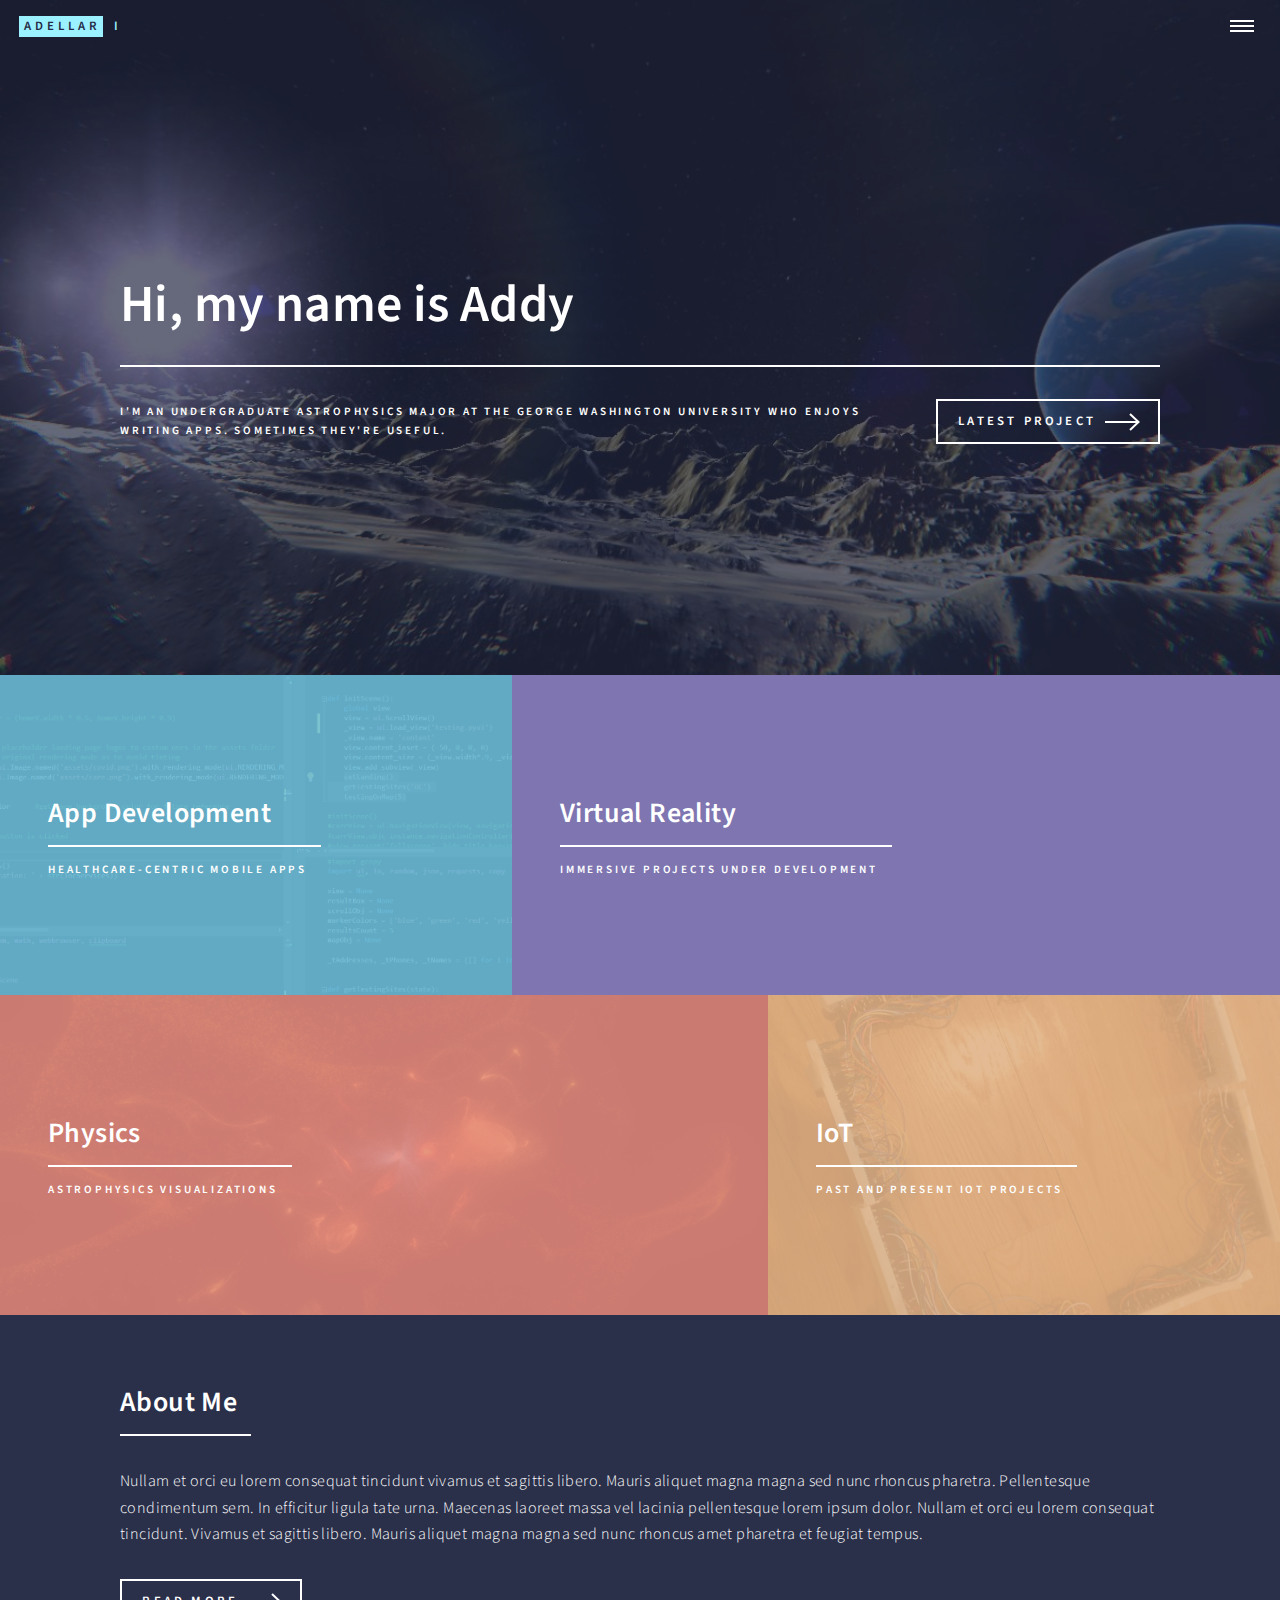
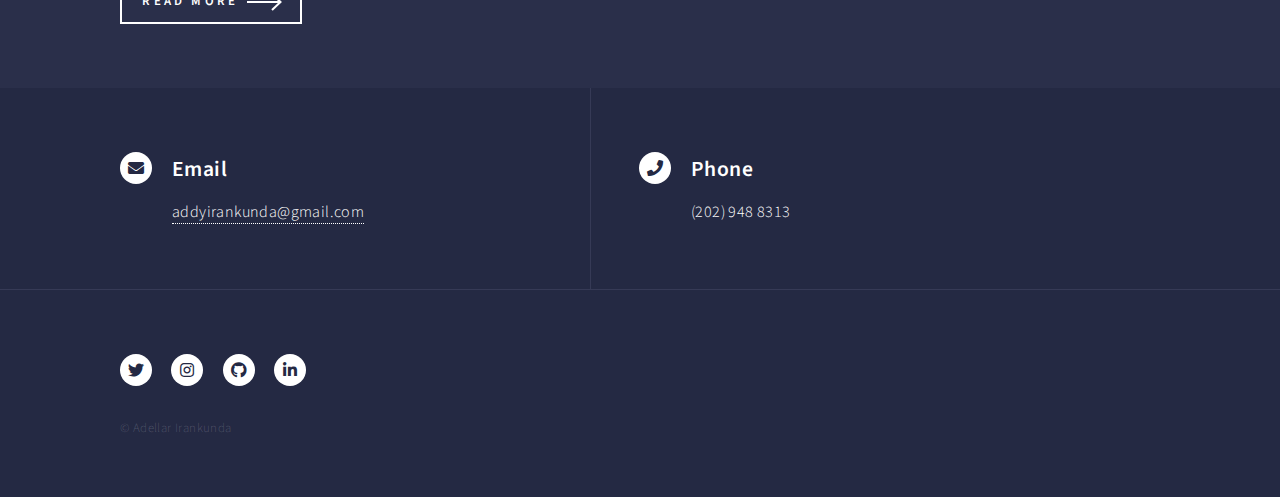
==== commit 006266d2: "Update index.html" ====
--- a/index.html
+++ b/index.html
@@ -51,7 +51,7 @@
 							<div class="content">
 								<p>I'm an undergraduate Astrophysics major at The George Washington University who enjoys writing apps. Sometimes they're useful.</p>
 								<ul class="actions">
-									<li><a href="#one" class="button next scrolly">Projects</a></li>
+									<li><a href="week1.html" class="button next scrolly">Latest Project</a></li>
 								</ul>
 							</div>
 						</div>
@@ -153,7 +153,7 @@
                 <div class="contact-method">
 										<span class="icon solid alt fa-phone"></span>
 										<h3>Phone</h3>
-										<span>(979) 725 2986</span>
+										<span>(202) 948 8313</span>
 									</div>
                   </section>
                 
@@ -188,4 +188,4 @@
 			<script src="assets/js/main.js"></script>
 
 	</body>
-</html>+</html>
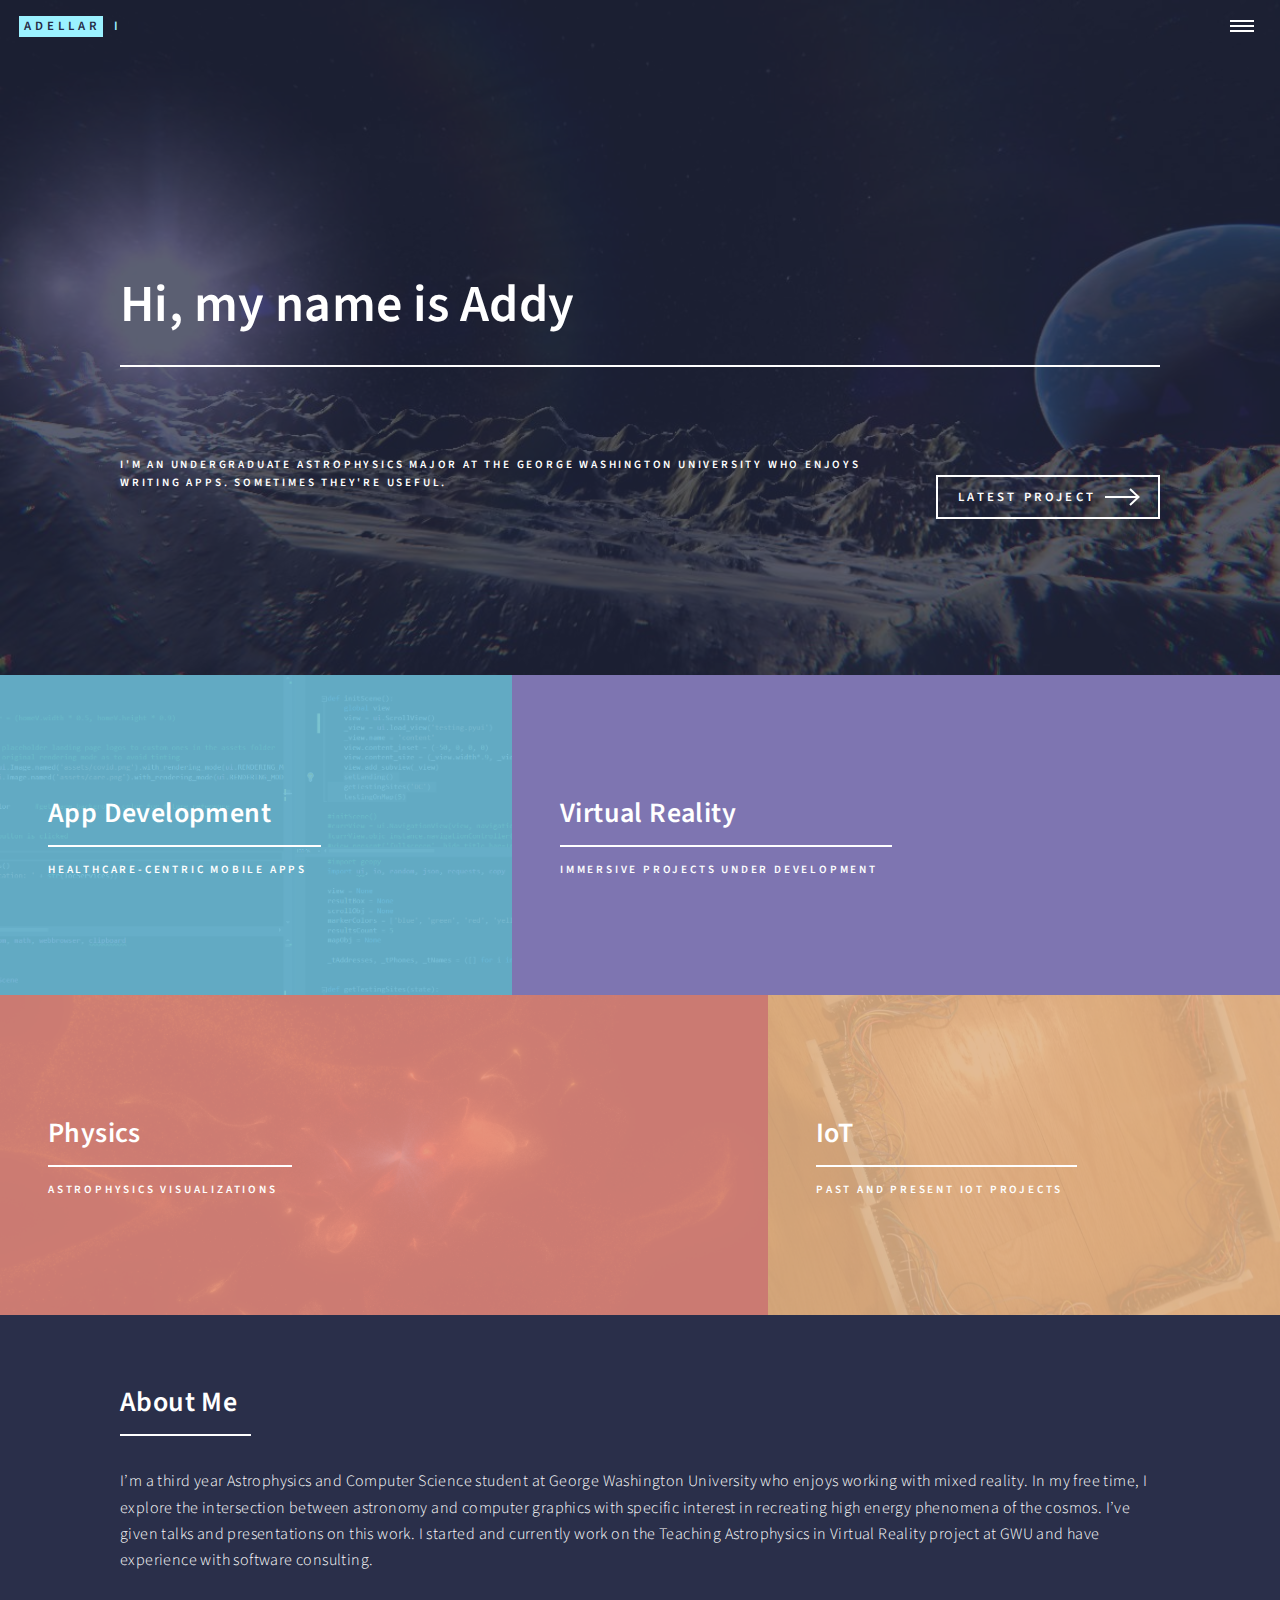
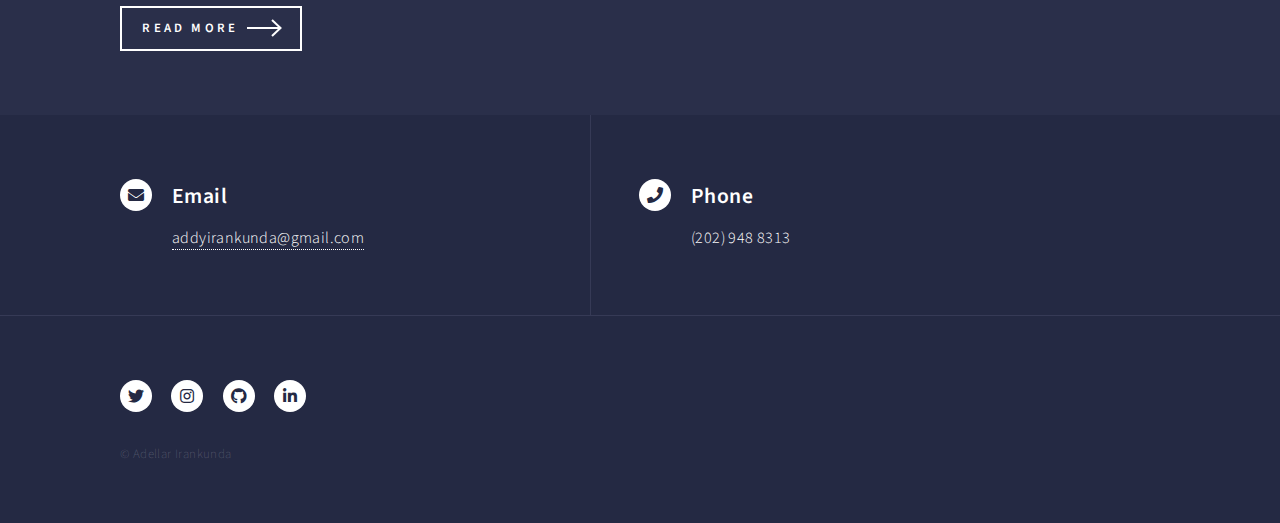
==== commit 6408d17b: "Update index.html" ====
--- a/index.html
+++ b/index.html
@@ -126,7 +126,7 @@
 									<header class="major">
 										<h2>About Me</h2>
 									</header>
-									<p>Nullam et orci eu lorem consequat tincidunt vivamus et sagittis libero. Mauris aliquet magna magna sed nunc rhoncus pharetra. Pellentesque condimentum sem. In efficitur ligula tate urna. Maecenas laoreet massa vel lacinia pellentesque lorem ipsum dolor. Nullam et orci eu lorem consequat tincidunt. Vivamus et sagittis libero. Mauris aliquet magna magna sed nunc rhoncus amet pharetra et feugiat tempus.</p>
+									<p>I’m a third year Astrophysics and Computer Science student at George Washington University who enjoys working with mixed reality. In my free time, I explore the intersection between astronomy and computer graphics with specific interest in recreating high energy phenomena of the cosmos. I’ve given talks and presentations on this work. I started and currently work on the Teaching Astrophysics in Virtual Reality project at GWU and have experience with software consulting.</p>
 									<ul class="actions">
 										<li><a href="portfolio.html" class="button next">Read More</a></li>
 									</ul>
--- a/assets/css/main.css
+++ b/assets/css/main.css
@@ -3415,11 +3415,11 @@
 			display: block;
 			height: 100%;
 			left: 0;
-			opacity: 0.7;
+			opacity: 0.75;
 			position: absolute;
 			top: 0;
 			width: 100%;
-			z-index: 1;
+			
 		}
 
 
@@ -3438,7 +3438,7 @@
 			display: block;
 			height: 100%;
 			left: 0;
-			opacity: 0.2;
+			opacity: 1.0;
 			position: absolute;
 			top: 0;
 			width: 100%;
@@ -3447,13 +3447,15 @@
 
 		#banner h1 {
 			font-size: 3.25em;
+      opacity: 1.0;
+      z-index: 2;
 		}
 
 		#banner > .inner {
 			-moz-transition: opacity 1.5s ease, -moz-transform 0.5s ease-out, -moz-filter 0.5s ease, -webkit-filter 0.5s ease;
 			-webkit-transition: opacity 1.5s ease, -webkit-transform 0.5s ease-out, -webkit-filter 0.5s ease, -webkit-filter 0.5s ease;
 			-ms-transition: opacity 1.5s ease, -ms-transform 0.5s ease-out, -ms-filter 0.5s ease, -webkit-filter 0.5s ease;
-			transition: opacity 1.5s ease, transform 0.5s ease-out, filter 0.5s ease, -webkit-filter 0.5s ease;
+			transition: opacity 1.5s ease, transform 0.5s ease-out, filter 0.5s ease, -webkit-filter 0.5s ease;  
 			padding: 0 !important;
 			position: relative;
 			z-index: 2;
@@ -3464,8 +3466,35 @@
         opacity: 1.0;
 			}
 
+      #banner > .inner .ParallaxVideo {
+        width: 100%;
+				height: 80%;
+        padding-bottom: 50px;
+        padding-top: 50px; 
+        opacity: 0.25;
+        
+			}
+
+      #banner > .inner .ParallaxVideo video{ 
+      -moz-transform: translateX(50%) translateY(50%);
+			-webkit-transform: translateX(50%) translateY(50%);
+			-ms-transform: translateX(50%) translateY(50%);
+			transform: translateX(50%) translateY(35%);
+			position: absolute;
+			bottom: 60%;
+			right: 50%;
+			width: auto;
+			height: auto;
+			min-width: 70%;
+			min-height: 70%;
+			overflow: visible;
+      opacity: 0.9;
+      z-index: -200;
+      }
+
 			#banner > .inner header {
 				width: auto;
+        
 			}
 
 				#banner > .inner header > :first-child {
@@ -3491,6 +3520,8 @@
 				#banner > .inner .content > * {
 					margin-right: 1.5em;
 					margin-bottom: 0;
+          position: relative;
+          top: 4.7em;
 				}
 
 				#banner > .inner .content > :last-child {
@@ -3508,6 +3539,8 @@
 			height: 75vh;
 			min-height: 30em;
 			max-height: 50em;
+      opacity: 1.0;
+      z-index: 1;
 		}
 
 			#banner.major.alt {
@@ -3602,10 +3635,12 @@
 
 				#banner > .inner .content p br {
 					display: none;
+          opacity: 1.0;
 				}
 
 				#banner.major {
 					padding: 8em 0 4em 0 ;
+          opacity: 1.0;
 				}
 
 		}
@@ -3974,4 +4009,4 @@
 			transform: none;
 			opacity: 1;
 			visibility: visible;
-		}+		}
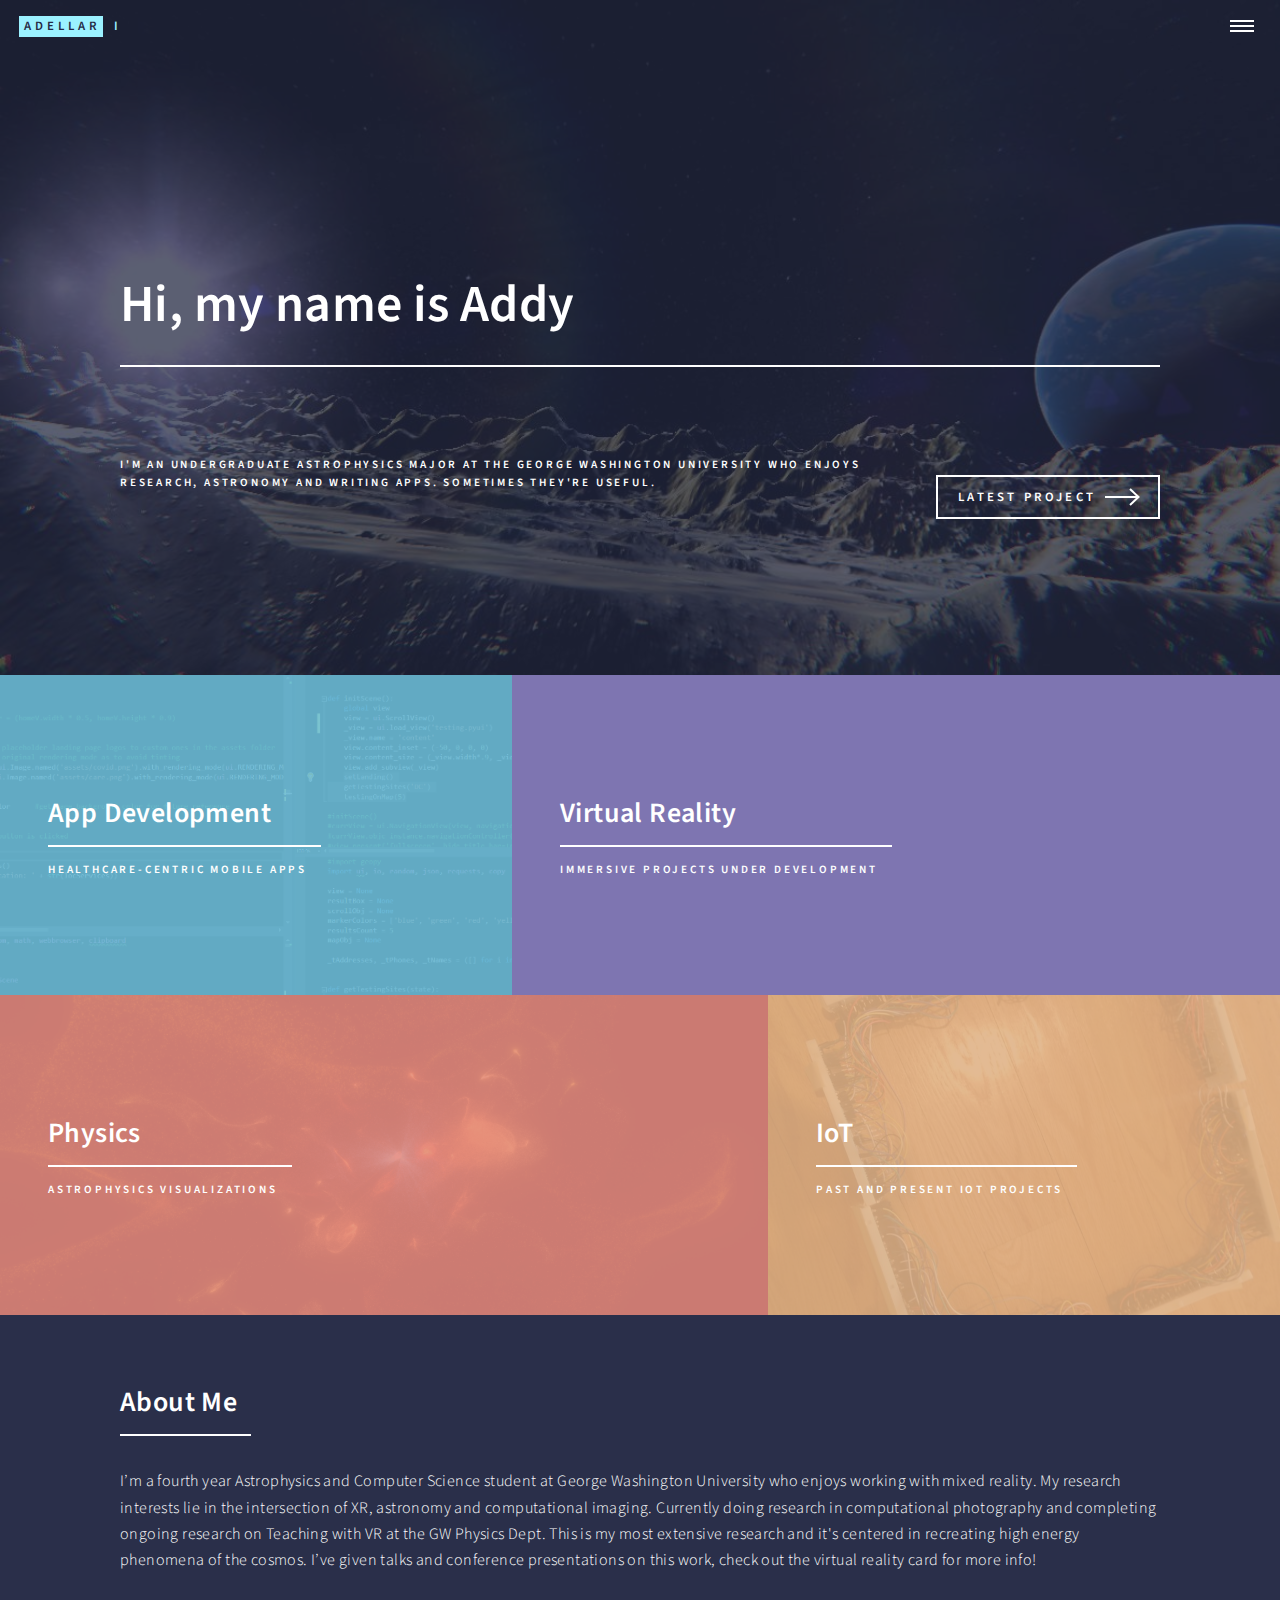
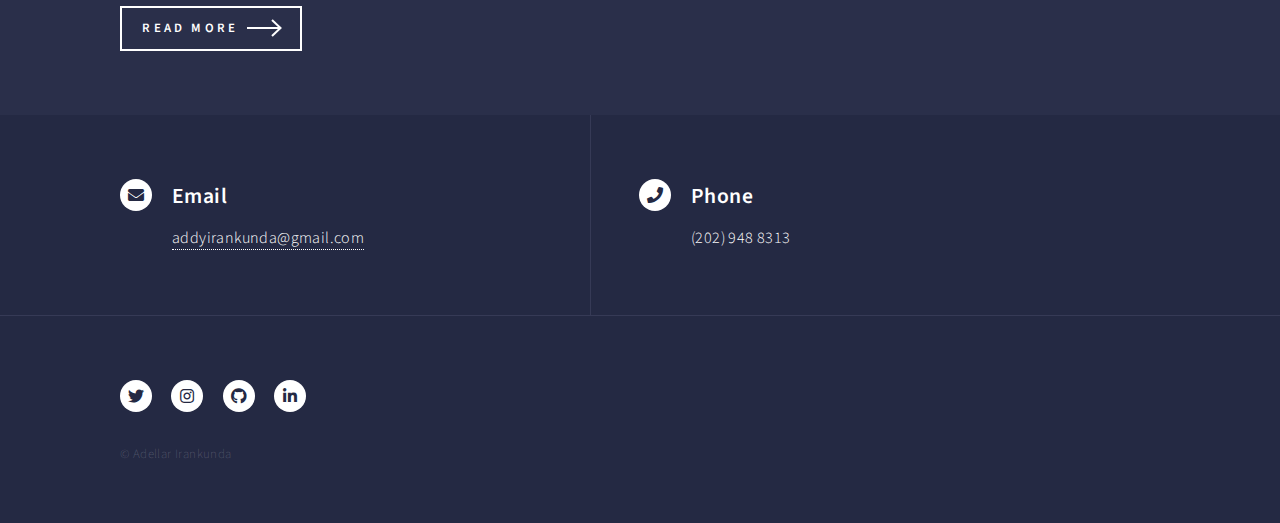
==== commit f96b060c: "Update index.html" ====
--- a/index.html
+++ b/index.html
@@ -1,12 +1,12 @@
 <!DOCTYPE HTML>
-<!--
-	Forty by HTML5 UP
-	html5up.net | @ajlkn
-	Free for personal and commercial use under the CCA 3.0 license (html5up.net/license)
--->
+
 <html>
 	<head>
 		<title>Adellar I.</title>
+		<link rel="apple-touch-icon" sizes="180x180" href="/apple-touch-icon.png">
+		<link rel="icon" type="image/png" sizes="32x32" href="/favicon-32x32.png">
+		<link rel="icon" type="image/png" sizes="16x16" href="/favicon-16x16.png">
+		<link rel="manifest" href="/site.webmanifest">
 		<meta charset="utf-8" />
 		<meta name="viewport" content="width=device-width, initial-scale=1, user-scalable=no" />
 		<link rel="stylesheet" href="assets/css/main.css" />
@@ -49,7 +49,7 @@
 								<h1>Hi, my name is Addy</h1>
 							</header>
 							<div class="content">
-								<p>I'm an undergraduate Astrophysics major at The George Washington University who enjoys writing apps. Sometimes they're useful.</p>
+								<p>I'm an undergraduate Astrophysics major at The George Washington University who enjoys research, astronomy and writing apps. Sometimes they're useful.</p>
 								<ul class="actions">
 									<li><a href="week1.html" class="button next scrolly">Latest Project</a></li>
 								</ul>
@@ -126,7 +126,7 @@
 									<header class="major">
 										<h2>About Me</h2>
 									</header>
-									<p>I’m a third year Astrophysics and Computer Science student at George Washington University who enjoys working with mixed reality. In my free time, I explore the intersection between astronomy and computer graphics with specific interest in recreating high energy phenomena of the cosmos. I’ve given talks and presentations on this work. I started and currently work on the Teaching Astrophysics in Virtual Reality project at GWU and have experience with software consulting.</p>
+									<p>I’m a fourth year Astrophysics and Computer Science student at George Washington University who enjoys working with mixed reality. My research interests lie in the intersection of XR, astronomy and computational imaging. Currently doing research in computational photography and completing ongoing research on Teaching with VR at the GW Physics Dept. This is my most extensive research and it's centered in recreating high energy phenomena of the cosmos. I’ve given talks and conference presentations on this work, check out the virtual reality card for more info!</p>
 									<ul class="actions">
 										<li><a href="portfolio.html" class="button next">Read More</a></li>
 									</ul>
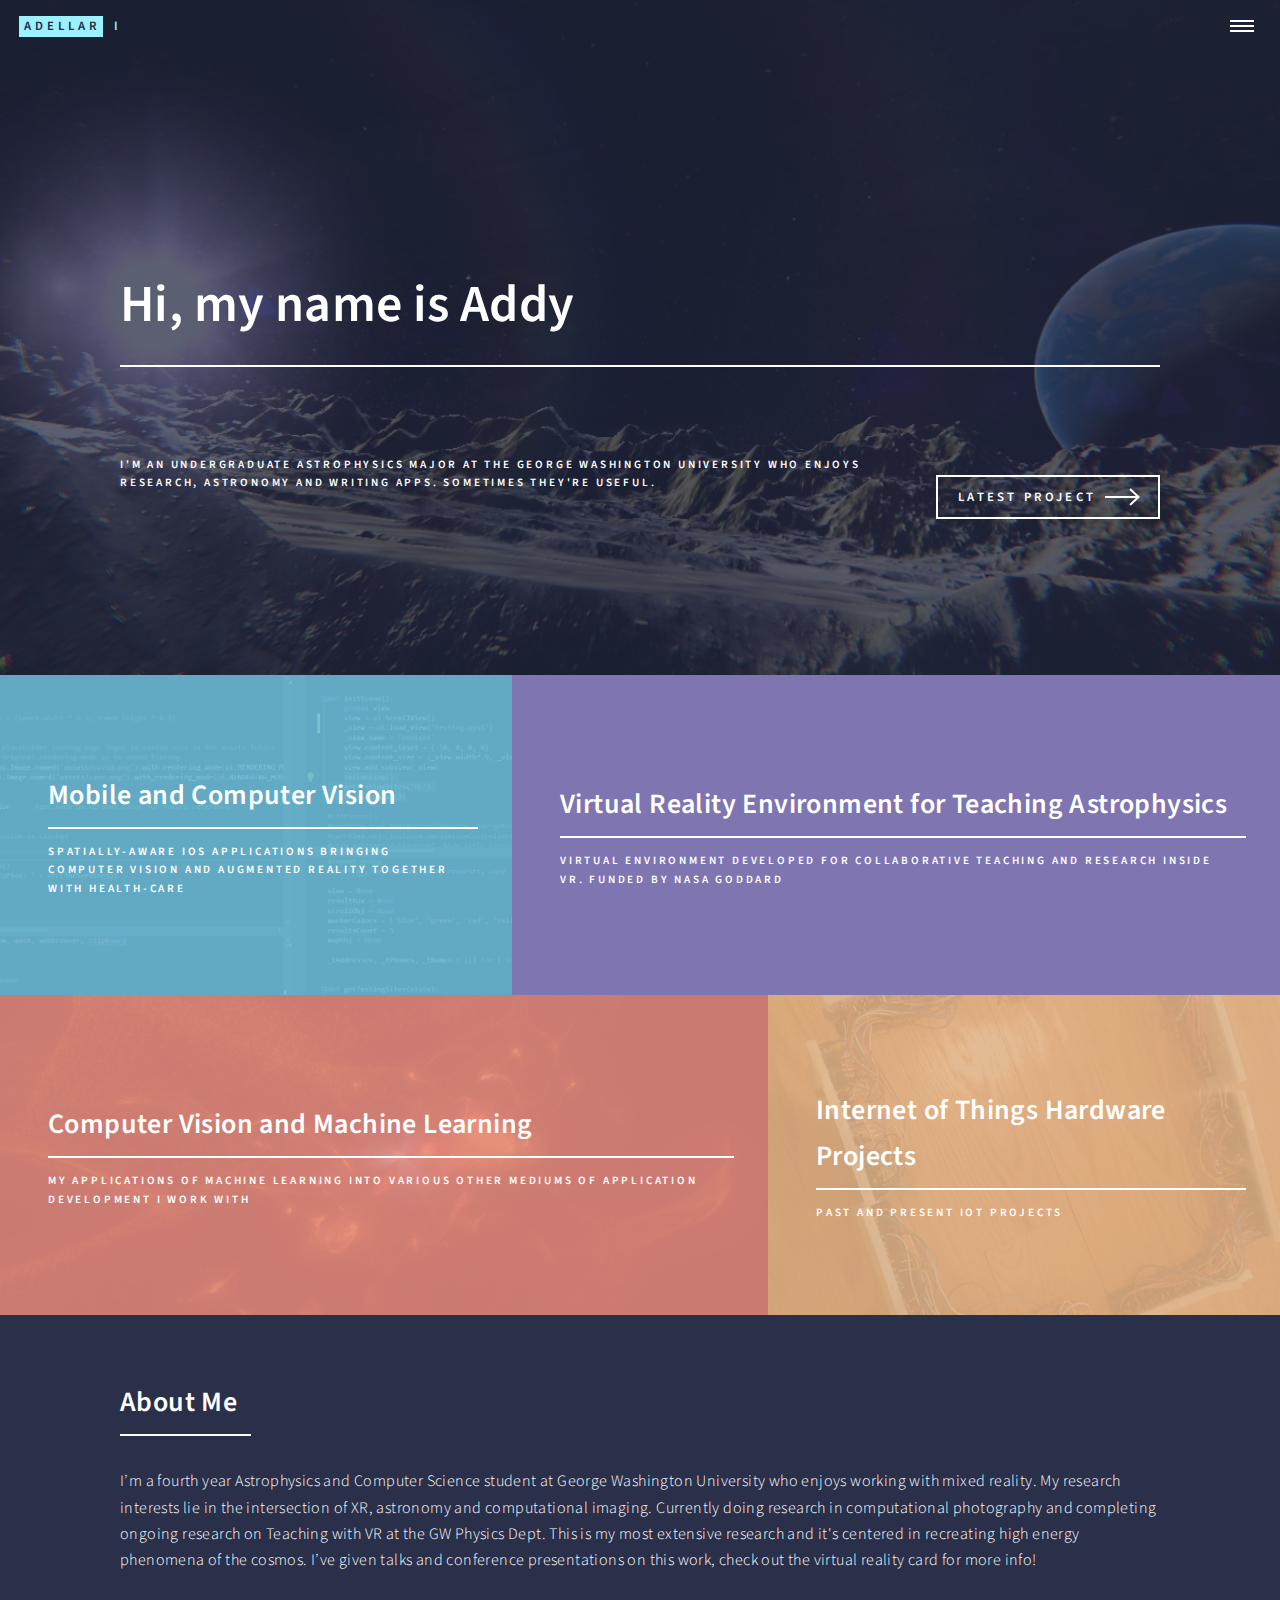
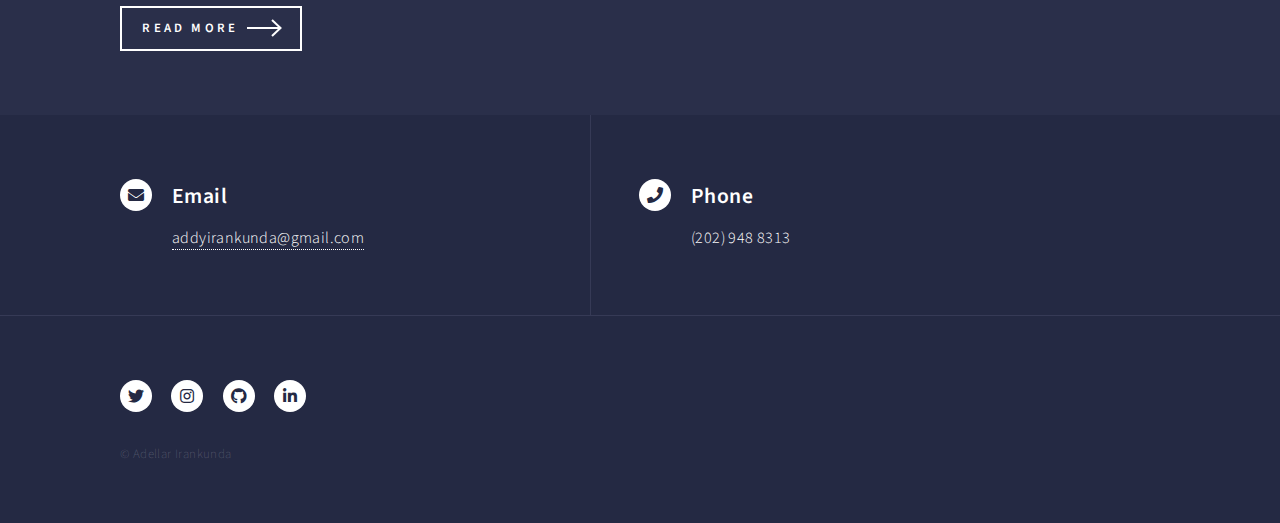
==== commit 2b67fc13: "updating links and labels on index" ====
--- a/index.html
+++ b/index.html
@@ -28,9 +28,9 @@
 				<!-- Menu -->
 					<nav id="menu">
 						<ul class="links">
-							<li><a href="index.html#one">VR</a></li>
-							<li><a href="index.html#one">Pysics</a></li>
-							<li><a href="index.html#one">Apps</a></li>
+							<li><a href="index.html#one">VRAE</a></li>
+							<li><a href="https://www.instructables.com/member/Adellar%20Irankunda/instructables/">Hardware</a></li>
+							<li><a href="index.html#one">AR and CV</a></li>
 							<li><a href="index.html#one">About Me</a></li>
 						</ul>
 						<ul class="actions stacked">
@@ -67,8 +67,8 @@
 										<img src="images/code-fake.png" alt="" />
 									</span>
 									<header class="major">
-										<h3><a href="apps.html" class="link">App Development</a></h3>
-										<p>healthcare-centric mobile apps</p>
+										<h3><a href="apps.html" class="link">Mobile and Computer Vision</a></h3>
+										<p>Spatially-aware iOS applications bringing computer vision and augmented reality together with health-care</p>
 									</header>
 								</article>
 								<article>
@@ -76,8 +76,8 @@
 										<img src="images/cardImg.png" alt="" />
 									</span>
 									<header class="major">
-										<h3><a href="landing.html" class="link">Virtual Reality</a></h3>
-										<p>Immersive projects under development</p>
+										<h3><a href="landing.html" class="link">Virtual Reality Environment for Teaching Astrophysics</a></h3>
+										<p>Virtual environment developed for collaborative teaching and research inside VR. Funded by NASA Goddard</p>
 									</header>
 								</article>
 								<article>
@@ -85,8 +85,8 @@
 										<img src="images/nova4.png" alt="" />
 									</span>
 									<header class="major">
-										<h3><a href="physics.html" class="link">Physics</a></h3>
-										<p>Astrophysics visualizations</p>
+										<h3><a href="physics.html" class="link">Computer Vision and Machine Learning</a></h3>
+										<p>My applications of machine learning into various other mediums of application development I work with</p>
 									</header>
 								</article>
 								<article>
@@ -94,7 +94,7 @@
 										<img src="images/board1.jpg" alt="" />
 									</span>
 									<header class="major">
-										<h3><a href="iot.html" class="link">IoT</a></h3>
+										<h3><a href="https://www.instructables.com/member/Adellar%20Irankunda/instructables/" class="link">Internet of Things Hardware Projects</a></h3>
 										<p>Past and present IoT projects</p>
 									</header>
 								</article>
